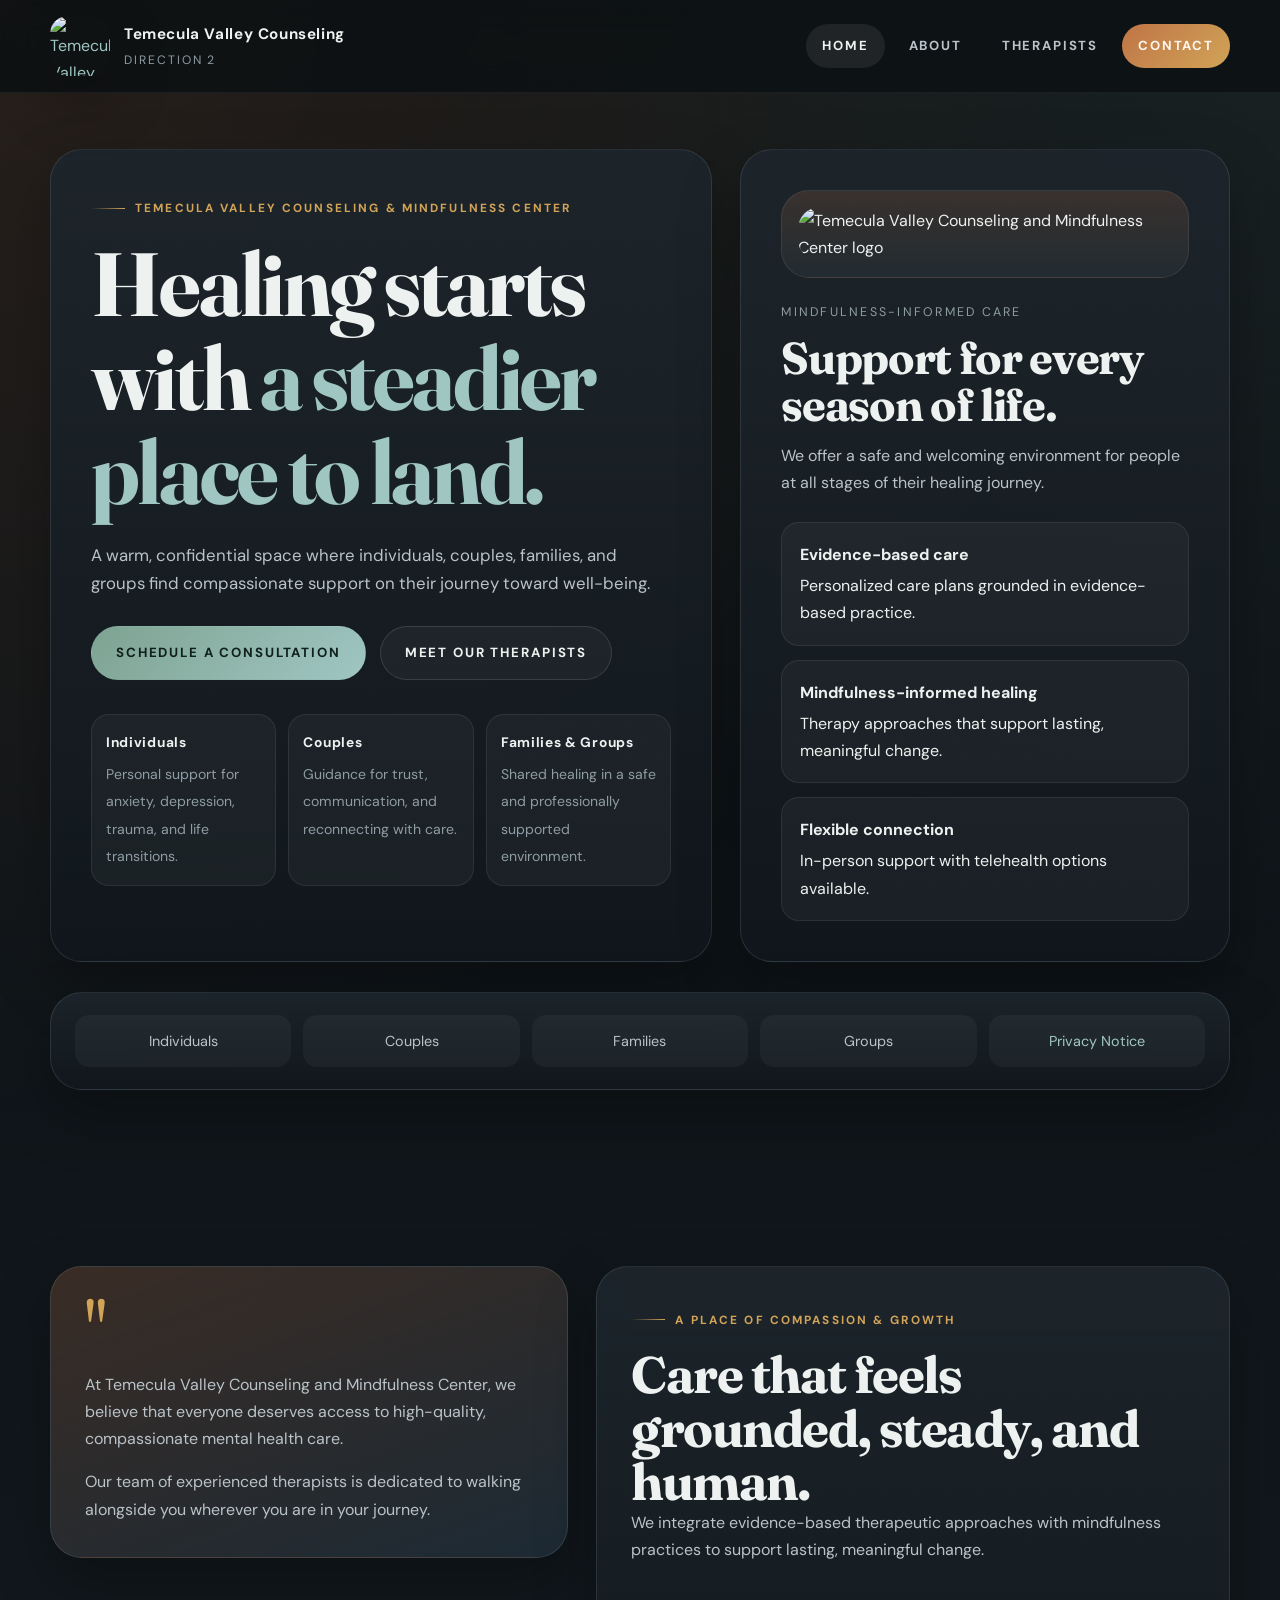
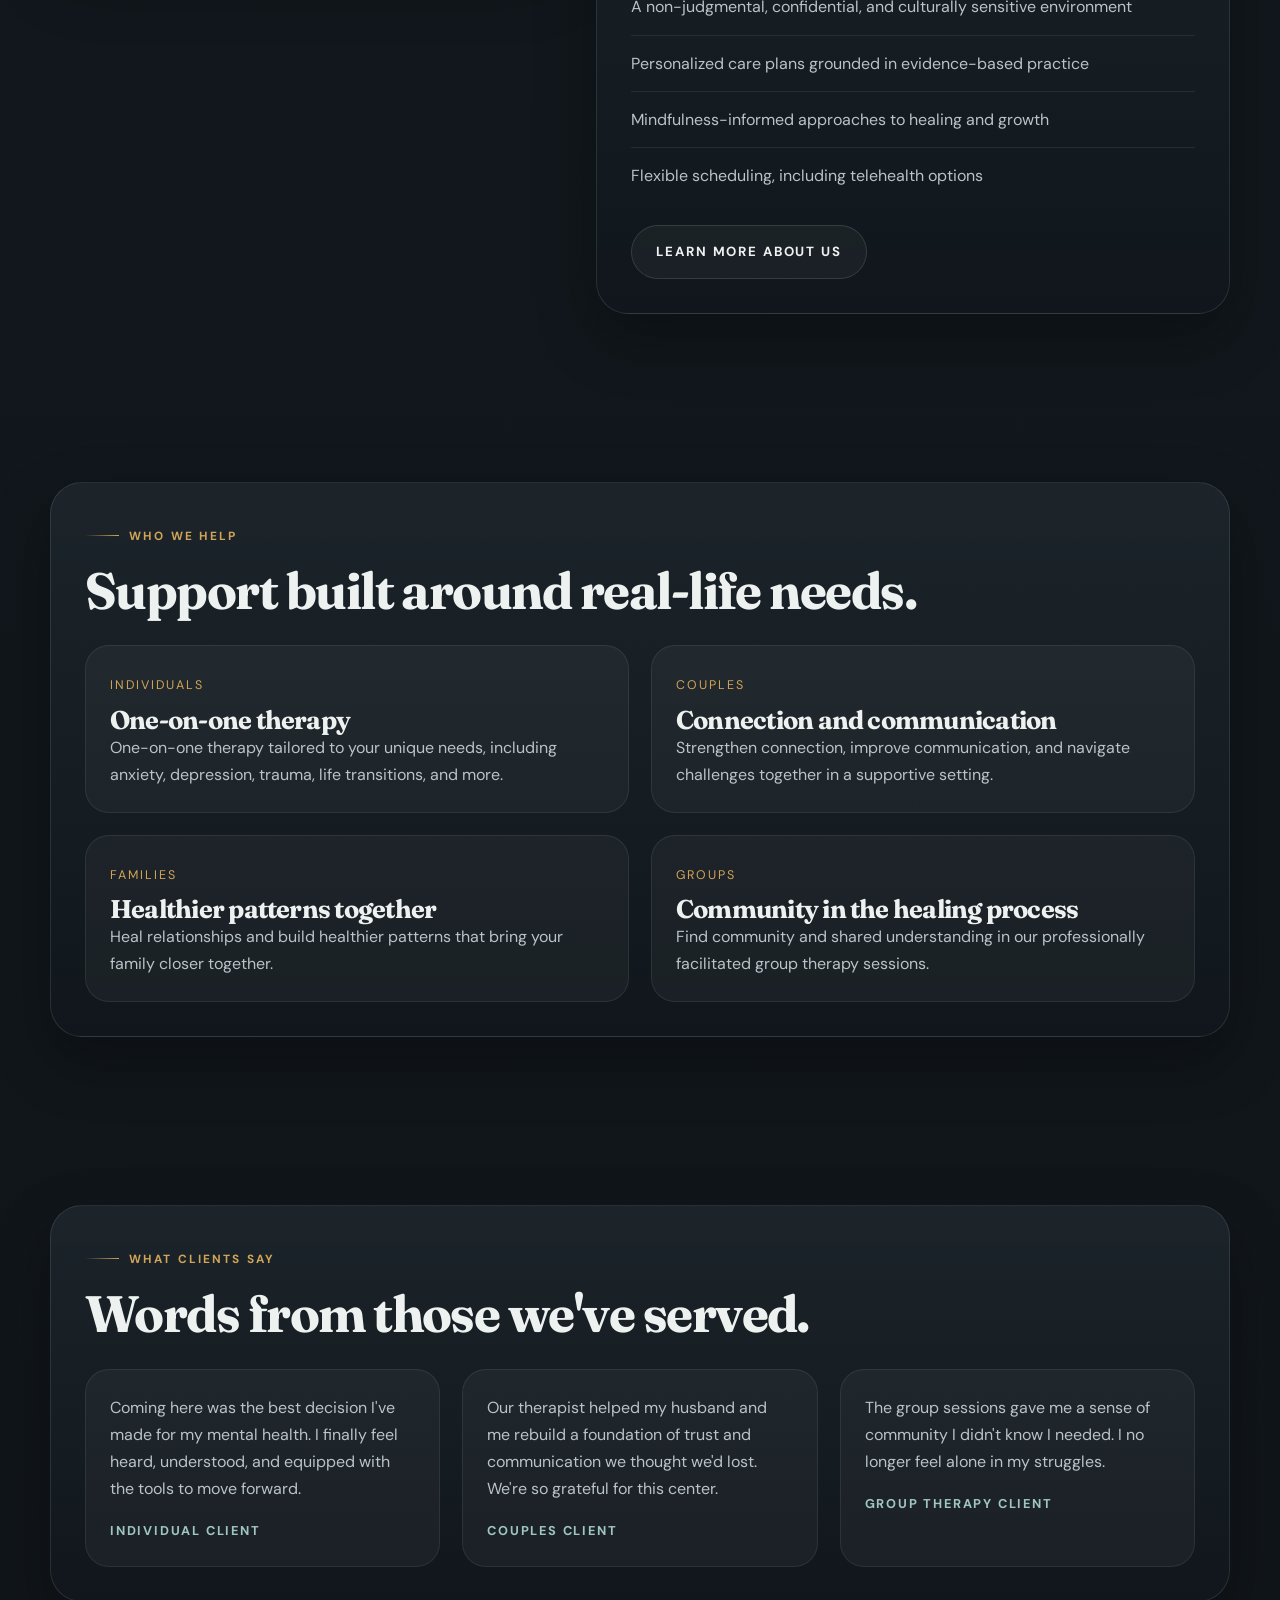
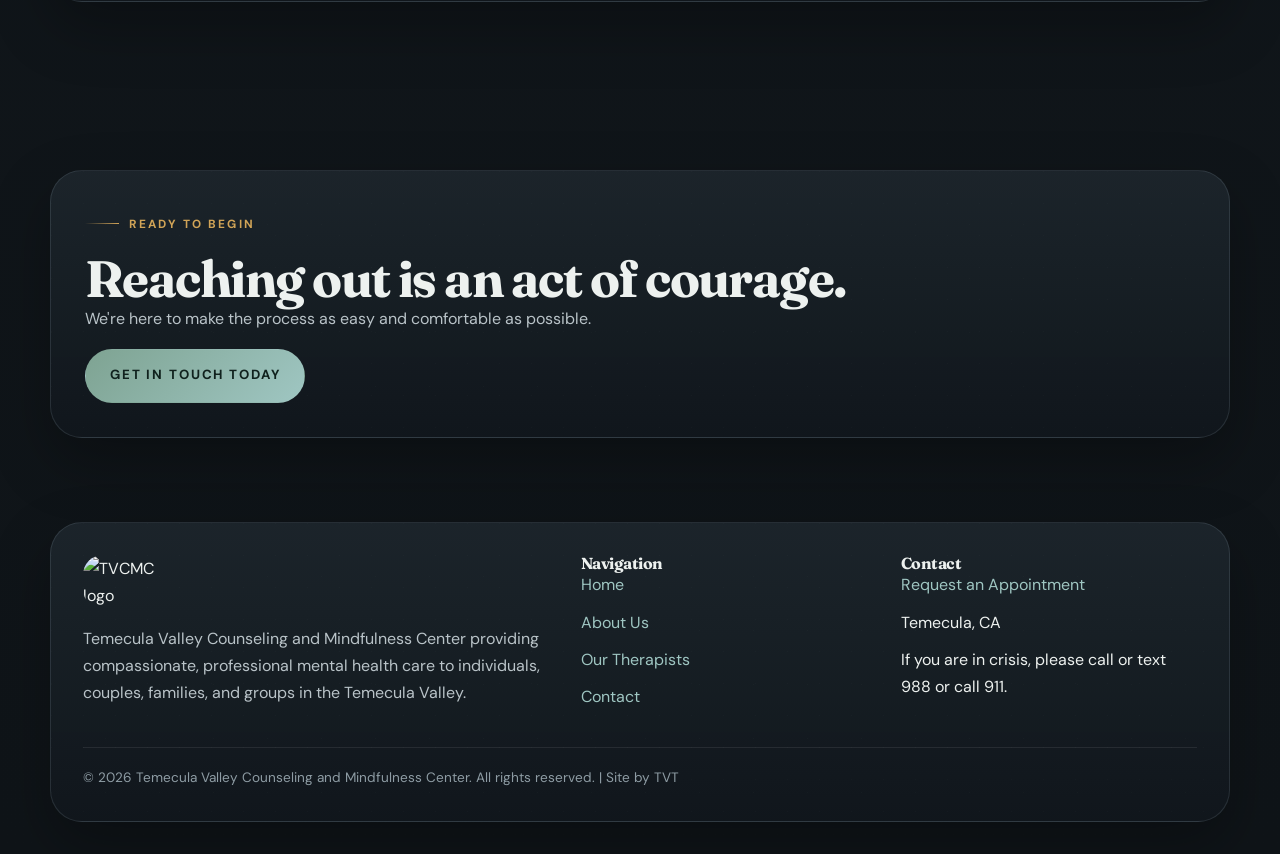
==== index.html @ 7f645f32 "Initial commit" ====
<!DOCTYPE html>
<html lang="en">
<head>
  <meta charset="UTF-8">
  <meta name="viewport" content="width=device-width, initial-scale=1.0">
  <title>Temecula Valley Counseling & Mindfulness Center | Direction 2</title>
  <meta name="description" content="Professional therapy and counseling services in Temecula Valley. Supporting individuals, couples, families, and groups on the path to healing and well-being.">
  <link rel="stylesheet" href="css/style.css">
</head>
<body>
  <header class="site-header">
    <div class="container header-inner">
      <a class="brand" href="index.html">
        <img src="../images/logo.png" alt="Temecula Valley Counseling and Mindfulness Center">
        <span class="brand-copy">
          <strong>Temecula Valley Counseling</strong>
          <span>Direction 2</span>
        </span>
      </a>
      <nav class="main-nav">
        <button class="menu-toggle" id="menu-toggle" aria-label="Toggle menu">
          <span></span><span></span><span></span>
        </button>
        <ul id="nav-menu">
          <li><a href="index.html" class="active">Home</a></li>
          <li><a href="about.html">About</a></li>
          <li><a href="therapists.html">Therapists</a></li>
          <li class="nav-cta"><a href="contact.html">Contact</a></li>
        </ul>
      </nav>
    </div>
  </header>

  <main>
    <section class="hero">
      <div class="container">
        <div class="hero-shell">
          <div class="hero-copy">
            <span class="eyebrow">Temecula Valley Counseling &amp; Mindfulness Center</span>
            <h1>Healing starts with <em>a steadier place to land.</em></h1>
            <p>A warm, confidential space where individuals, couples, families, and groups find compassionate support on their journey toward well-being.</p>
            <div class="hero-actions">
              <a href="contact.html" class="btn btn-primary">Schedule a Consultation</a>
              <a href="therapists.html" class="btn btn-secondary">Meet Our Therapists</a>
            </div>
            <div class="hero-points">
              <div>
                <strong>Individuals</strong>
                <span>Personal support for anxiety, depression, trauma, and life transitions.</span>
              </div>
              <div>
                <strong>Couples</strong>
                <span>Guidance for trust, communication, and reconnecting with care.</span>
              </div>
              <div>
                <strong>Families &amp; Groups</strong>
                <span>Shared healing in a safe and professionally supported environment.</span>
              </div>
            </div>
          </div>
          <aside class="hero-aside">
            <div class="logo-frame">
              <img src="../images/logo.png" alt="Temecula Valley Counseling and Mindfulness Center logo">
            </div>
            <div class="kicker">Mindfulness-informed care</div>
            <h2>Support for every season of life.</h2>
            <p>We offer a safe and welcoming environment for people at all stages of their healing journey.</p>
            <div class="stack-list">
              <div class="stack-item">
                <strong>Evidence-based care</strong>
                <span>Personalized care plans grounded in evidence-based practice.</span>
              </div>
              <div class="stack-item">
                <strong>Mindfulness-informed healing</strong>
                <span>Therapy approaches that support lasting, meaningful change.</span>
              </div>
              <div class="stack-item">
                <strong>Flexible connection</strong>
                <span>In-person support with telehealth options available.</span>
              </div>
            </div>
          </aside>
        </div>
        <div class="service-band">
          <ul>
            <li>Individuals</li>
            <li>Couples</li>
            <li>Families</li>
            <li>Groups</li>
            <li><a href="privacy-notice.html">Privacy Notice</a></li>
          </ul>
        </div>
      </div>
    </section>

    <section>
      <div class="container alt-grid">
        <div class="quote-panel">
          <div class="quote-mark">"</div>
          <p>At Temecula Valley Counseling and Mindfulness Center, we believe that everyone deserves access to high-quality, compassionate mental health care.</p>
          <p>Our team of experienced therapists is dedicated to walking alongside you wherever you are in your journey.</p>
        </div>
        <div class="section-card">
          <span class="eyebrow">A Place of Compassion &amp; Growth</span>
          <h2>Care that feels grounded, steady, and human.</h2>
          <p>We integrate evidence-based therapeutic approaches with mindfulness practices to support lasting, meaningful change.</p>
          <ul class="values-list">
            <li>A non-judgmental, confidential, and culturally sensitive environment</li>
            <li>Personalized care plans grounded in evidence-based practice</li>
            <li>Mindfulness-informed approaches to healing and growth</li>
            <li>Flexible scheduling, including telehealth options</li>
          </ul>
          <div style="margin-top: 22px;">
            <a href="about.html" class="btn btn-secondary">Learn More About Us</a>
          </div>
        </div>
      </div>
    </section>

    <section>
      <div class="container">
        <div class="panel">
          <span class="eyebrow">Who We Help</span>
          <h2>Support built around real-life needs.</h2>
          <div class="services-grid" style="margin-top: 28px;">
            <div class="service-card">
              <span>Individuals</span>
              <h3>One-on-one therapy</h3>
              <p>One-on-one therapy tailored to your unique needs, including anxiety, depression, trauma, life transitions, and more.</p>
            </div>
            <div class="service-card">
              <span>Couples</span>
              <h3>Connection and communication</h3>
              <p>Strengthen connection, improve communication, and navigate challenges together in a supportive setting.</p>
            </div>
            <div class="service-card">
              <span>Families</span>
              <h3>Healthier patterns together</h3>
              <p>Heal relationships and build healthier patterns that bring your family closer together.</p>
            </div>
            <div class="service-card">
              <span>Groups</span>
              <h3>Community in the healing process</h3>
              <p>Find community and shared understanding in our professionally facilitated group therapy sessions.</p>
            </div>
          </div>
        </div>
      </div>
    </section>

    <section>
      <div class="container">
        <div class="panel">
          <span class="eyebrow">What Clients Say</span>
          <h2>Words from those we've served.</h2>
          <div class="testimonial-grid" style="margin-top: 28px;">
            <div class="testimonial-card">
              <p>Coming here was the best decision I've made for my mental health. I finally feel heard, understood, and equipped with the tools to move forward.</p>
              <strong>Individual Client</strong>
            </div>
            <div class="testimonial-card">
              <p>Our therapist helped my husband and me rebuild a foundation of trust and communication we thought we'd lost. We're so grateful for this center.</p>
              <strong>Couples Client</strong>
            </div>
            <div class="testimonial-card">
              <p>The group sessions gave me a sense of community I didn't know I needed. I no longer feel alone in my struggles.</p>
              <strong>Group Therapy Client</strong>
            </div>
          </div>
        </div>
      </div>
    </section>

    <section>
      <div class="container">
        <div class="cta-strip">
          <span class="eyebrow">Ready to Begin</span>
          <h2>Reaching out is an act of courage.</h2>
          <p>We're here to make the process as easy and comfortable as possible.</p>
          <a href="contact.html" class="btn btn-primary">Get in Touch Today</a>
        </div>
      </div>
    </section>
  </main>

  <footer class="footer-wrap">
    <div class="container">
      <div class="footer-shell">
        <div class="footer-grid">
          <div>
            <img src="../images/logo.png" alt="TVCMC logo">
            <p>Temecula Valley Counseling and Mindfulness Center providing compassionate, professional mental health care to individuals, couples, families, and groups in the Temecula Valley.</p>
          </div>
          <div>
            <h4>Navigation</h4>
            <ul class="footer-links">
              <li><a href="index.html">Home</a></li>
              <li><a href="about.html">About Us</a></li>
              <li><a href="therapists.html">Our Therapists</a></li>
              <li><a href="contact.html">Contact</a></li>
            </ul>
          </div>
          <div>
            <h4>Contact</h4>
            <ul class="footer-links">
              <li><a href="contact.html">Request an Appointment</a></li>
              <li>Temecula, CA</li>
              <li>If you are in crisis, please call or text 988 or call 911.</li>
            </ul>
          </div>
        </div>
        <div class="footer-bottom">&copy; 2026 Temecula Valley Counseling and Mindfulness Center. All rights reserved. | Site by TVT</div>
      </div>
    </div>
  </footer>

  <script>
    const toggle = document.getElementById('menu-toggle');
    const menu = document.getElementById('nav-menu');
    if (toggle && menu) toggle.addEventListener('click', () => menu.classList.toggle('open'));
  </script>
</body>
</html>
---- css/style.css ----
@import url('https://fonts.googleapis.com/css2?family=Fraunces:opsz,wght@9..144,400;9..144,500;9..144,600;9..144,700&family=DM+Sans:wght@400;500;700&display=swap');

:root {
  --bg: #0f1418;
  --bg-elevated: #171d23;
  --panel: #1d252c;
  --panel-soft: #24303a;
  --line: rgba(197, 219, 233, 0.12);
  --text: #edf1ef;
  --text-soft: #b9c3c8;
  --text-muted: #8e9ca4;
  --sage: #7ea392;
  --sage-deep: #5d7d6f;
  --copper: #bf7446;
  --gold: #d1a457;
  --mist: #9fc6c2;
  --crisis: #e99c84;
  --shadow: 0 24px 60px rgba(0, 0, 0, 0.28);
  --radius-xl: 32px;
  --radius-lg: 24px;
  --radius-md: 18px;
  --radius-sm: 12px;
}

* {
  box-sizing: border-box;
  margin: 0;
  padding: 0;
}

html {
  scroll-behavior: smooth;
}

body {
  font-family: 'DM Sans', sans-serif;
  background:
    radial-gradient(circle at top left, rgba(191, 116, 70, 0.16), transparent 26%),
    radial-gradient(circle at top right, rgba(126, 163, 146, 0.12), transparent 22%),
    linear-gradient(180deg, #0b1013 0%, #11171c 38%, #0f1418 100%);
  color: var(--text);
  line-height: 1.7;
}

img {
  max-width: 100%;
  display: block;
}

a {
  color: var(--mist);
  text-decoration: none;
  transition: color 0.2s ease, transform 0.2s ease, opacity 0.2s ease;
}

a:hover {
  color: #d2ece7;
}

p {
  color: var(--text-soft);
  margin-bottom: 1rem;
}

h1, h2, h3, h4 {
  font-family: 'Fraunces', serif;
  line-height: 1.05;
  letter-spacing: -0.03em;
  color: var(--text);
}

h1 { font-size: clamp(3.1rem, 7vw, 5.8rem); }
h2 { font-size: clamp(2.1rem, 4vw, 3.5rem); }
h3 { font-size: clamp(1.35rem, 2vw, 1.9rem); }
h4 { font-size: 1rem; }

.container {
  width: min(1180px, calc(100% - 32px));
  margin: 0 auto;
}

section {
  padding: 84px 0;
}

.site-header {
  position: sticky;
  top: 0;
  z-index: 100;
  backdrop-filter: blur(14px);
  background: rgba(11, 16, 19, 0.82);
  border-bottom: 1px solid rgba(255, 255, 255, 0.06);
}

.header-inner {
  display: flex;
  justify-content: space-between;
  align-items: center;
  gap: 20px;
  padding: 16px 0;
}

.brand {
  display: inline-flex;
  align-items: center;
  gap: 14px;
}

.brand img {
  width: 60px;
  height: 60px;
  border-radius: 18px;
  box-shadow: var(--shadow);
}

.brand-copy {
  display: flex;
  flex-direction: column;
  gap: 2px;
}

.brand-copy strong {
  color: var(--text);
  font-size: 0.95rem;
  letter-spacing: 0.04em;
}

.brand-copy span {
  color: var(--text-muted);
  font-size: 0.76rem;
  text-transform: uppercase;
  letter-spacing: 0.16em;
}

.main-nav {
  position: relative;
}

.main-nav ul {
  display: flex;
  align-items: center;
  list-style: none;
  gap: 8px;
}

.main-nav a {
  display: block;
  padding: 11px 16px;
  border-radius: 999px;
  color: var(--text-soft);
  font-size: 0.82rem;
  font-weight: 700;
  letter-spacing: 0.14em;
  text-transform: uppercase;
}

.main-nav a:hover,
.main-nav a.active {
  background: rgba(255, 255, 255, 0.08);
  color: var(--text);
}

.main-nav .nav-cta a {
  background: linear-gradient(135deg, var(--copper), var(--gold));
  color: #fff7ef;
}

.menu-toggle {
  display: none;
  background: transparent;
  border: none;
  padding: 6px;
  cursor: pointer;
}

.menu-toggle span {
  display: block;
  width: 24px;
  height: 2px;
  margin: 5px 0;
  border-radius: 999px;
  background: var(--text);
}

.eyebrow {
  display: inline-flex;
  align-items: center;
  gap: 10px;
  color: var(--gold);
  font-size: 0.74rem;
  font-weight: 700;
  letter-spacing: 0.18em;
  text-transform: uppercase;
  margin-bottom: 18px;
}

.eyebrow::before {
  content: '';
  width: 34px;
  height: 1px;
  background: linear-gradient(90deg, transparent, var(--gold));
}

.hero {
  padding: 56px 0 92px;
}

.hero-shell {
  display: grid;
  grid-template-columns: 1.15fr 0.85fr;
  gap: 28px;
  align-items: stretch;
}

.hero-copy,
.hero-aside,
.panel,
.service-band,
.section-card,
.staff-card,
.quote-panel,
.contact-panel,
.info-panel,
.bio-card,
.privacy-block,
.cta-strip,
.footer-shell {
  position: relative;
  overflow: hidden;
  border: 1px solid var(--line);
  border-radius: var(--radius-xl);
  background: linear-gradient(180deg, rgba(29, 37, 44, 0.94), rgba(17, 23, 28, 0.96));
  box-shadow: var(--shadow);
}

.hero-copy,
.hero-aside {
  padding: 40px;
}

.hero-copy::before,
.hero-aside::before,
.panel::before,
.section-card::before,
.staff-card::before,
.contact-panel::before,
.info-panel::before,
.bio-card::before,
.privacy-block::before,
.cta-strip::before,
.footer-shell::before {
  content: '';
  position: absolute;
  inset: 0;
  background-image:
    linear-gradient(135deg, rgba(255,255,255,0.04) 0, rgba(255,255,255,0.04) 1px, transparent 1px),
    linear-gradient(45deg, rgba(126,163,146,0.08) 0, rgba(126,163,146,0.08) 1px, transparent 1px);
  background-size: 32px 32px, 54px 54px;
  opacity: 0.5;
  pointer-events: none;
}

.hero-copy > *,
.hero-aside > *,
.panel > *,
.section-card > *,
.staff-card > *,
.quote-panel > *,
.contact-panel > *,
.info-panel > *,
.bio-card > *,
.privacy-block > *,
.cta-strip > *,
.footer-shell > * {
  position: relative;
  z-index: 1;
}

.hero-copy h1 {
  max-width: 10ch;
  margin-bottom: 22px;
}

.hero-copy h1 em {
  font-style: normal;
  color: var(--mist);
}

.hero-copy p {
  max-width: 52ch;
  font-size: 1.05rem;
}

.hero-actions {
  display: flex;
  flex-wrap: wrap;
  gap: 14px;
  margin: 28px 0 34px;
}

.btn {
  display: inline-flex;
  align-items: center;
  justify-content: center;
  min-height: 54px;
  padding: 0 24px;
  border-radius: 999px;
  border: 1px solid transparent;
  font-size: 0.83rem;
  font-weight: 700;
  letter-spacing: 0.14em;
  text-transform: uppercase;
}

.btn-primary {
  background: linear-gradient(135deg, var(--sage), var(--mist));
  color: #10211d;
}

.btn-secondary {
  border-color: rgba(255, 255, 255, 0.12);
  background: rgba(255, 255, 255, 0.04);
  color: var(--text);
}

.hero-points {
  display: grid;
  grid-template-columns: repeat(3, minmax(0, 1fr));
  gap: 12px;
}

.hero-points div {
  padding: 16px 14px;
  border-radius: var(--radius-md);
  background: rgba(255, 255, 255, 0.04);
  border: 1px solid rgba(255, 255, 255, 0.08);
}

.hero-points strong {
  display: block;
  margin-bottom: 6px;
  color: var(--text);
  font-size: 0.86rem;
  letter-spacing: 0.05em;
}

.hero-points span {
  color: var(--text-muted);
  font-size: 0.88rem;
}

.logo-frame {
  padding: 16px;
  border-radius: 28px;
  background: linear-gradient(180deg, rgba(191, 116, 70, 0.18), rgba(159, 198, 194, 0.06));
  border: 1px solid rgba(255, 255, 255, 0.08);
  margin-bottom: 24px;
}

.logo-frame img {
  width: 100%;
  border-radius: 22px;
}

.hero-aside .kicker {
  font-size: 0.78rem;
  color: var(--text-muted);
  text-transform: uppercase;
  letter-spacing: 0.18em;
  margin-bottom: 10px;
}

.hero-aside h2 {
  font-size: clamp(1.8rem, 4vw, 2.8rem);
  margin-bottom: 14px;
}

.stack-list {
  display: grid;
  gap: 14px;
  margin-top: 26px;
}

.stack-item {
  padding: 18px;
  border-radius: var(--radius-md);
  background: rgba(255, 255, 255, 0.04);
  border: 1px solid rgba(255, 255, 255, 0.08);
}

.stack-item strong {
  display: block;
  margin-bottom: 4px;
  color: var(--text);
}

.service-band {
  margin-top: 30px;
  padding: 22px 24px;
}

.service-band ul {
  display: grid;
  grid-template-columns: repeat(5, minmax(0, 1fr));
  gap: 12px;
  list-style: none;
}

.service-band li {
  padding: 14px;
  border-radius: 14px;
  background: rgba(255, 255, 255, 0.04);
  text-align: center;
  color: var(--text-soft);
  font-size: 0.9rem;
}

.alt-grid {
  display: grid;
  grid-template-columns: 0.9fr 1.1fr;
  gap: 28px;
  align-items: start;
}

.section-card,
.panel,
.quote-panel,
.contact-panel,
.info-panel,
.bio-card,
.privacy-block,
.cta-strip {
  padding: 34px;
}

.quote-panel {
  border-radius: var(--radius-xl);
  background: linear-gradient(160deg, rgba(191, 116, 70, 0.24), rgba(30, 44, 55, 0.9));
  border: 1px solid rgba(255, 255, 255, 0.1);
}

.quote-panel p:last-child,
.section-card p:last-child,
.panel p:last-child,
.contact-panel p:last-child,
.info-panel p:last-child,
.bio-card p:last-child,
.privacy-block p:last-child {
  margin-bottom: 0;
}

.quote-mark {
  font-family: 'Fraunces', serif;
  font-size: 4.5rem;
  line-height: 0.8;
  color: var(--gold);
  margin-bottom: 12px;
}

.values-list,
.approach-list,
.footer-links,
.privacy-list {
  list-style: none;
}

.values-list li,
.approach-list li,
.privacy-list li {
  padding: 14px 0;
  border-bottom: 1px solid rgba(255,255,255,0.08);
  color: var(--text-soft);
}

.values-list li:last-child,
.approach-list li:last-child,
.privacy-list li:last-child {
  border-bottom: none;
}

.services-grid,
.testimonial-grid,
.staff-grid,
.info-grid {
  display: grid;
  gap: 22px;
}

.services-grid {
  grid-template-columns: repeat(2, minmax(0, 1fr));
}

.service-card,
.testimonial-card,
.staff-card,
.info-panel .info-item,
.callout-box {
  border-radius: var(--radius-lg);
  background: rgba(255, 255, 255, 0.04);
  border: 1px solid rgba(255, 255, 255, 0.08);
}

.service-card,
.testimonial-card,
.staff-card,
.callout-box {
  padding: 24px;
}

.service-card span,
.staff-card .role {
  display: inline-block;
  margin-bottom: 10px;
  color: var(--gold);
  font-size: 0.78rem;
  text-transform: uppercase;
  letter-spacing: 0.16em;
}

.testimonial-grid {
  grid-template-columns: repeat(3, minmax(0, 1fr));
}

.testimonial-card strong {
  display: block;
  margin-top: 18px;
  color: var(--mist);
  font-size: 0.8rem;
  text-transform: uppercase;
  letter-spacing: 0.14em;
}

.staff-grid {
  grid-template-columns: repeat(3, minmax(0, 1fr));
}

.staff-card img,
.bio-photo img {
  width: 100%;
  aspect-ratio: 1 / 1.08;
  object-fit: cover;
  border-radius: 20px;
  margin-bottom: 18px;
}

.staff-card h3,
.bio-card h2 {
  margin-bottom: 6px;
}

.staff-card .tags,
.bio-tags {
  display: flex;
  flex-wrap: wrap;
  gap: 8px;
  margin: 16px 0 0;
}

.tag {
  display: inline-flex;
  min-height: 30px;
  align-items: center;
  padding: 0 12px;
  border-radius: 999px;
  background: rgba(126, 163, 146, 0.14);
  color: #d7e8e0;
  font-size: 0.74rem;
  letter-spacing: 0.08em;
  text-transform: uppercase;
}

.split-layout {
  display: grid;
  grid-template-columns: 320px 1fr;
  gap: 28px;
  align-items: start;
}

.bio-card {
  position: sticky;
  top: 104px;
}

.bio-photo {
  margin-bottom: 18px;
}

.back-link {
  display: inline-flex;
  align-items: center;
  gap: 8px;
  margin-bottom: 24px;
  color: var(--text-muted);
  font-size: 0.8rem;
  letter-spacing: 0.16em;
  text-transform: uppercase;
}

.contact-layout {
  display: grid;
  grid-template-columns: 1.1fr 0.9fr;
  gap: 28px;
}

.contact-panel form {
  display: grid;
  gap: 16px;
}

.form-row {
  display: grid;
  grid-template-columns: repeat(2, minmax(0, 1fr));
  gap: 16px;
}

label {
  display: block;
  margin-bottom: 8px;
  color: var(--text-muted);
  font-size: 0.76rem;
  font-weight: 700;
  letter-spacing: 0.16em;
  text-transform: uppercase;
}

input,
select,
textarea {
  width: 100%;
  padding: 15px 16px;
  border-radius: 16px;
  border: 1px solid rgba(255, 255, 255, 0.1);
  background: rgba(255, 255, 255, 0.04);
  color: var(--text);
  font: inherit;
  outline: none;
}

input:focus,
select:focus,
textarea:focus {
  border-color: rgba(159, 198, 194, 0.5);
  box-shadow: 0 0 0 3px rgba(159, 198, 194, 0.12);
}

textarea {
  min-height: 140px;
  resize: vertical;
}

.form-note {
  font-size: 0.84rem;
  color: var(--text-muted);
  margin-top: 2px;
}

.info-grid {
  grid-template-columns: 1fr;
}

.info-item {
  padding: 18px;
}

.info-item strong {
  display: block;
  margin-bottom: 4px;
  color: var(--text);
}

.crisis-box {
  margin-top: 22px;
  padding: 20px;
  border-radius: var(--radius-lg);
  background: rgba(233, 156, 132, 0.12);
  border: 1px solid rgba(233, 156, 132, 0.22);
}

.crisis-box h4 {
  color: #ffd4c7;
  margin-bottom: 8px;
}

.page-hero {
  padding: 52px 0 20px;
}

.page-hero .panel {
  padding: 30px 34px;
}

.privacy-stack {
  display: grid;
  gap: 18px;
}

.footer-wrap {
  padding-bottom: 32px;
}

.footer-shell {
  padding: 32px;
}

.footer-grid {
  display: grid;
  grid-template-columns: 1.6fr 1fr 1fr;
  gap: 24px;
  margin-bottom: 24px;
}

.footer-shell img {
  width: 84px;
  border-radius: 20px;
  margin-bottom: 16px;
}

.footer-links li {
  margin-bottom: 10px;
}

.footer-bottom {
  padding-top: 18px;
  border-top: 1px solid rgba(255, 255, 255, 0.08);
  color: var(--text-muted);
  font-size: 0.85rem;
}

@media (max-width: 980px) {
  .hero-shell,
  .alt-grid,
  .contact-layout,
  .split-layout,
  .footer-grid,
  .testimonial-grid,
  .staff-grid {
    grid-template-columns: 1fr;
  }

  .bio-card {
    position: static;
  }

  .service-band ul,
  .services-grid {
    grid-template-columns: repeat(2, minmax(0, 1fr));
  }
}

@media (max-width: 760px) {
  section {
    padding: 64px 0;
  }

  .header-inner {
    padding: 14px 0;
  }

  .main-nav ul {
    position: absolute;
    right: 0;
    top: calc(100% + 10px);
    min-width: 240px;
    flex-direction: column;
    align-items: stretch;
    padding: 12px;
    border-radius: 20px;
    background: rgba(20, 27, 32, 0.98);
    border: 1px solid rgba(255, 255, 255, 0.08);
    opacity: 0;
    pointer-events: none;
  }

  .main-nav ul.open {
    opacity: 1;
    pointer-events: auto;
  }

  .menu-toggle {
    display: block;
  }

  .hero-copy,
  .hero-aside,
  .section-card,
  .panel,
  .quote-panel,
  .contact-panel,
  .info-panel,
  .bio-card,
  .privacy-block,
  .cta-strip,
  .footer-shell,
  .page-hero .panel {
    padding: 24px;
  }

  .hero-points,
  .service-band ul,
  .services-grid,
  .form-row {
    grid-template-columns: 1fr;
  }

  .hero-actions {
    flex-direction: column;
  }

  .btn {
    width: 100%;
  }

  .brand-copy {
    display: none;
  }
}
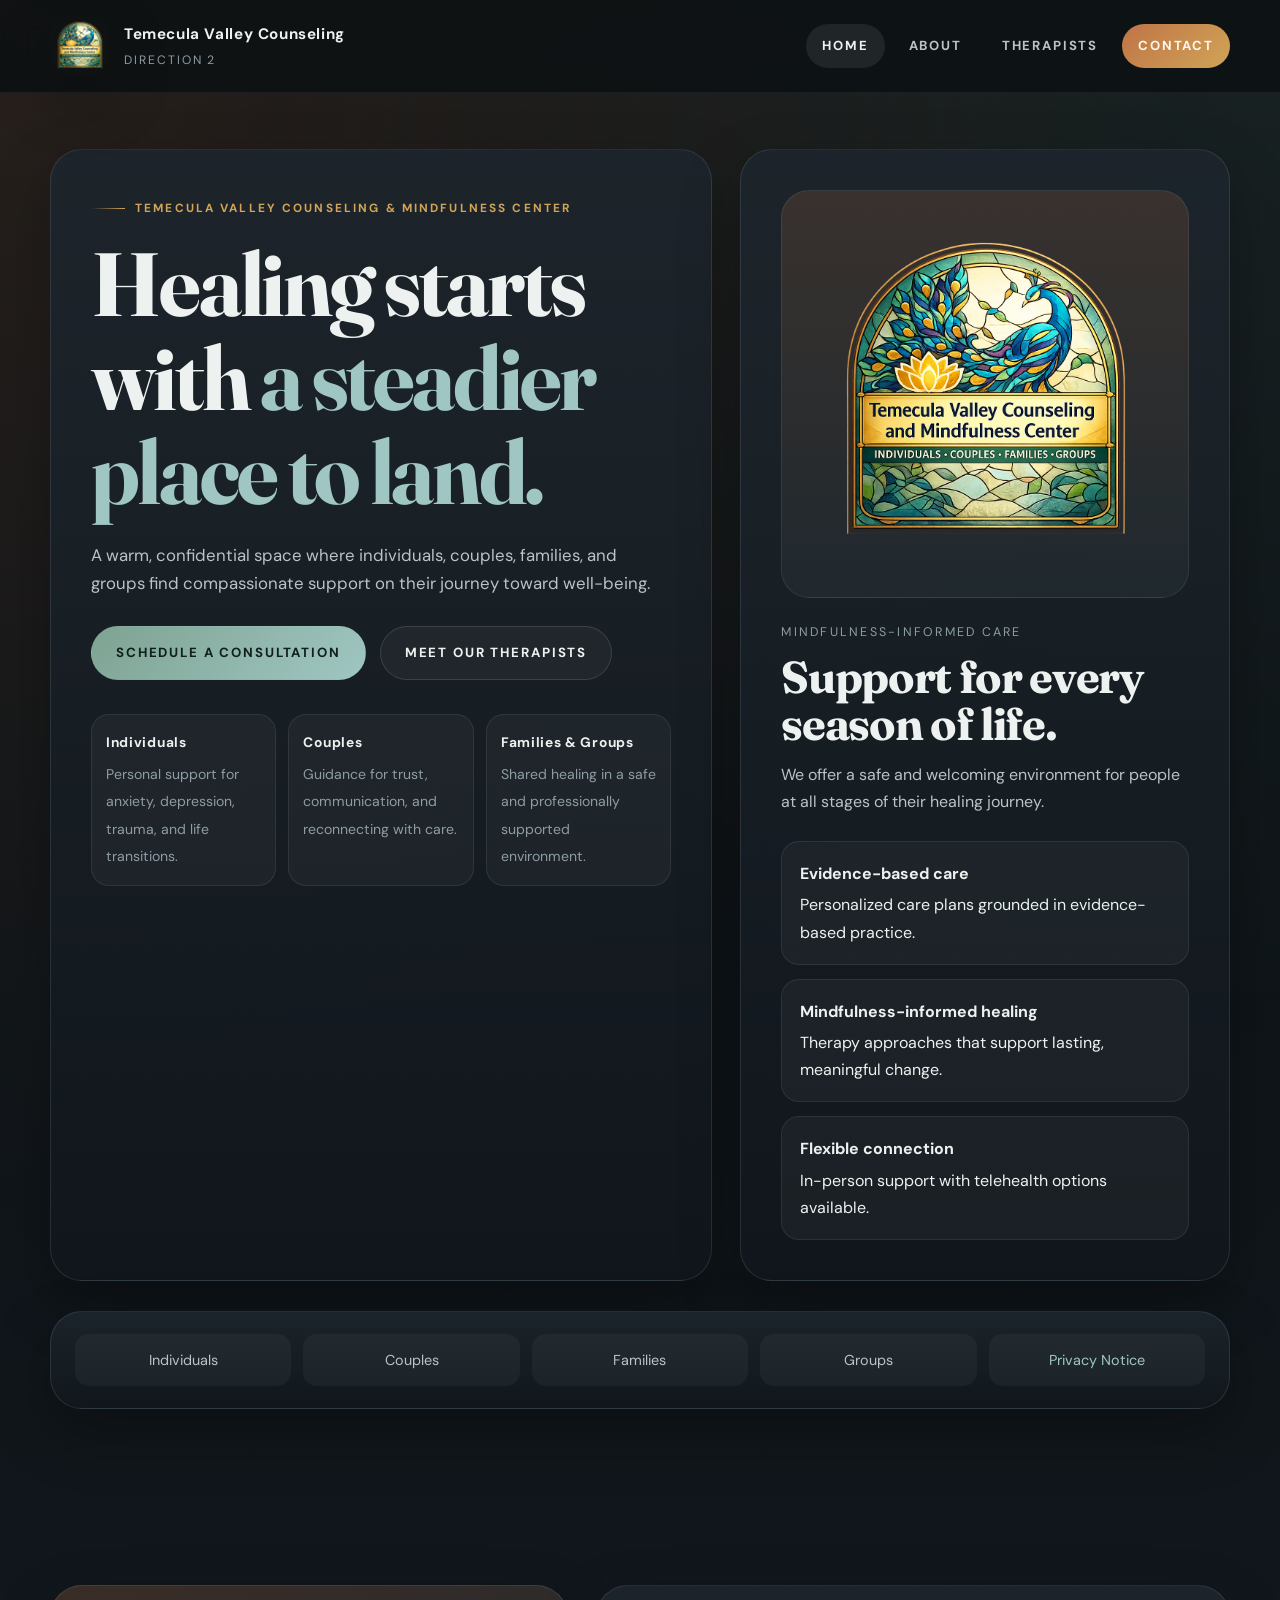
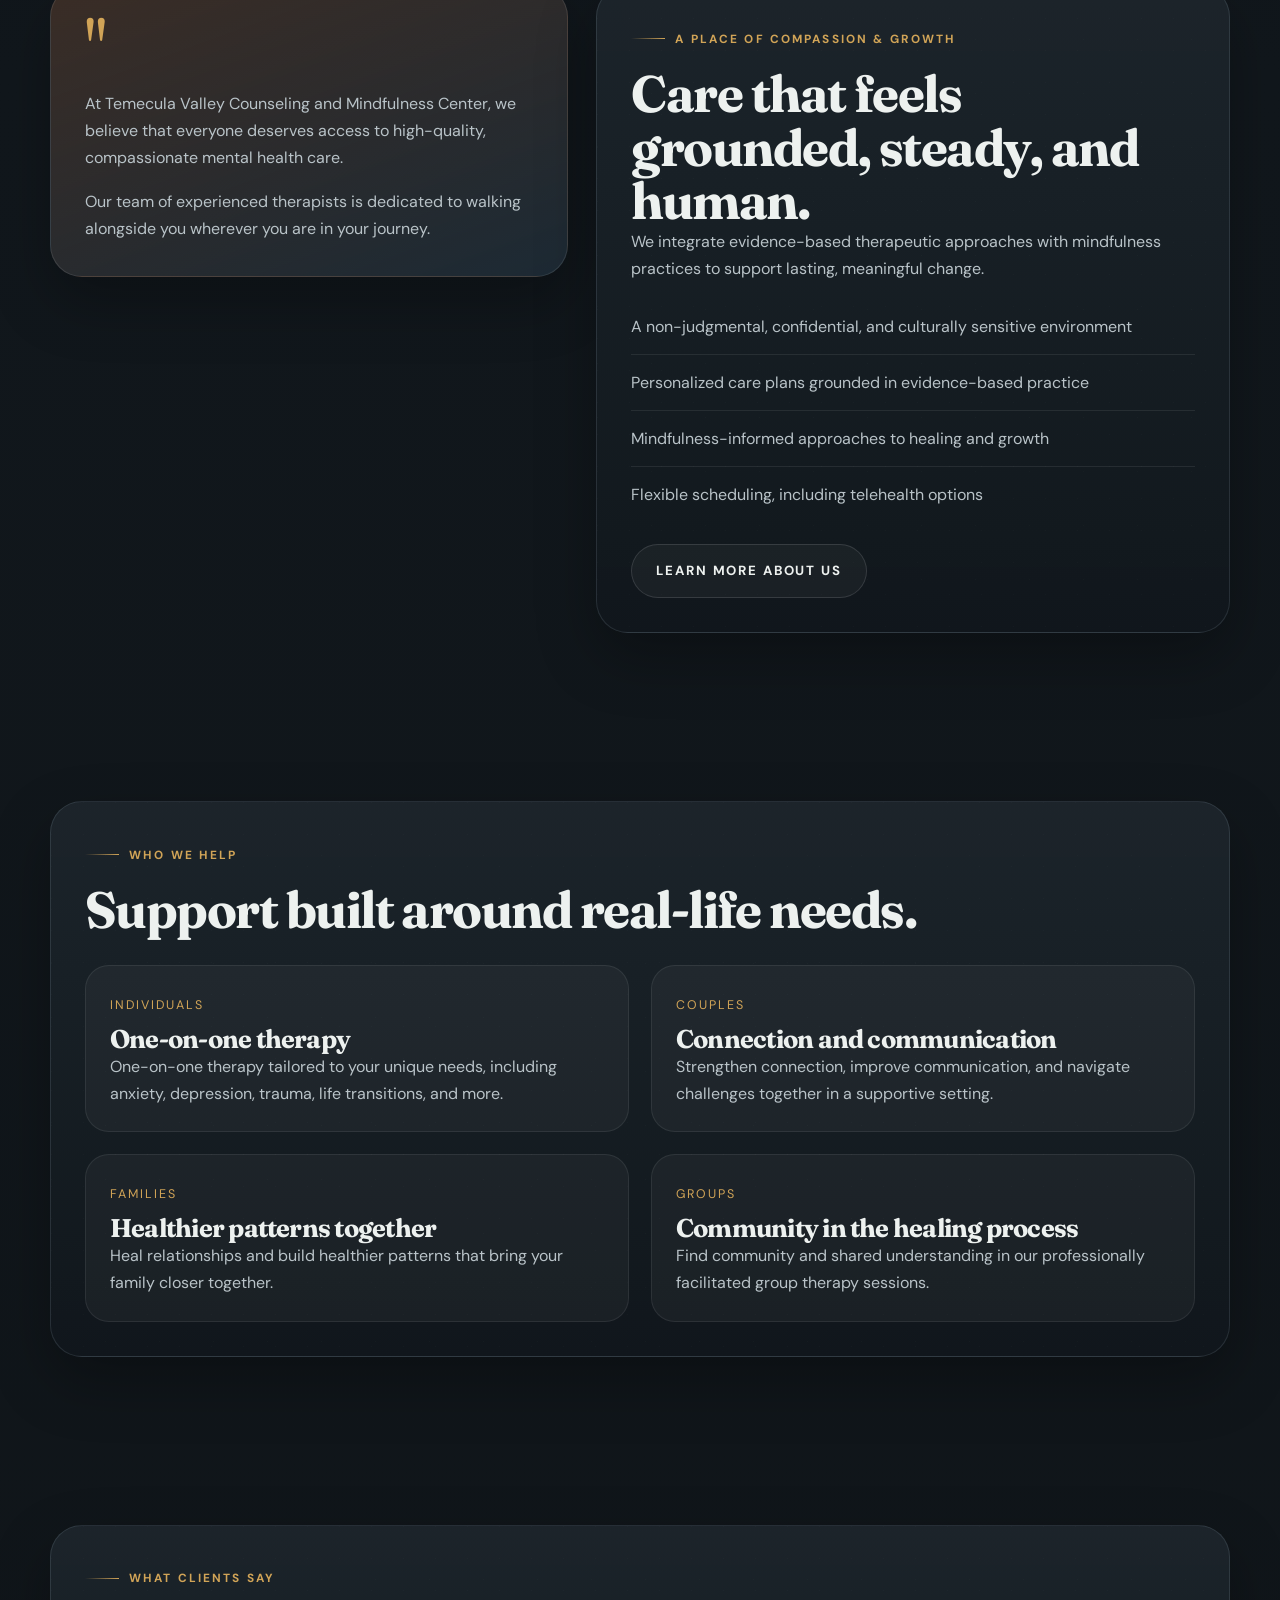
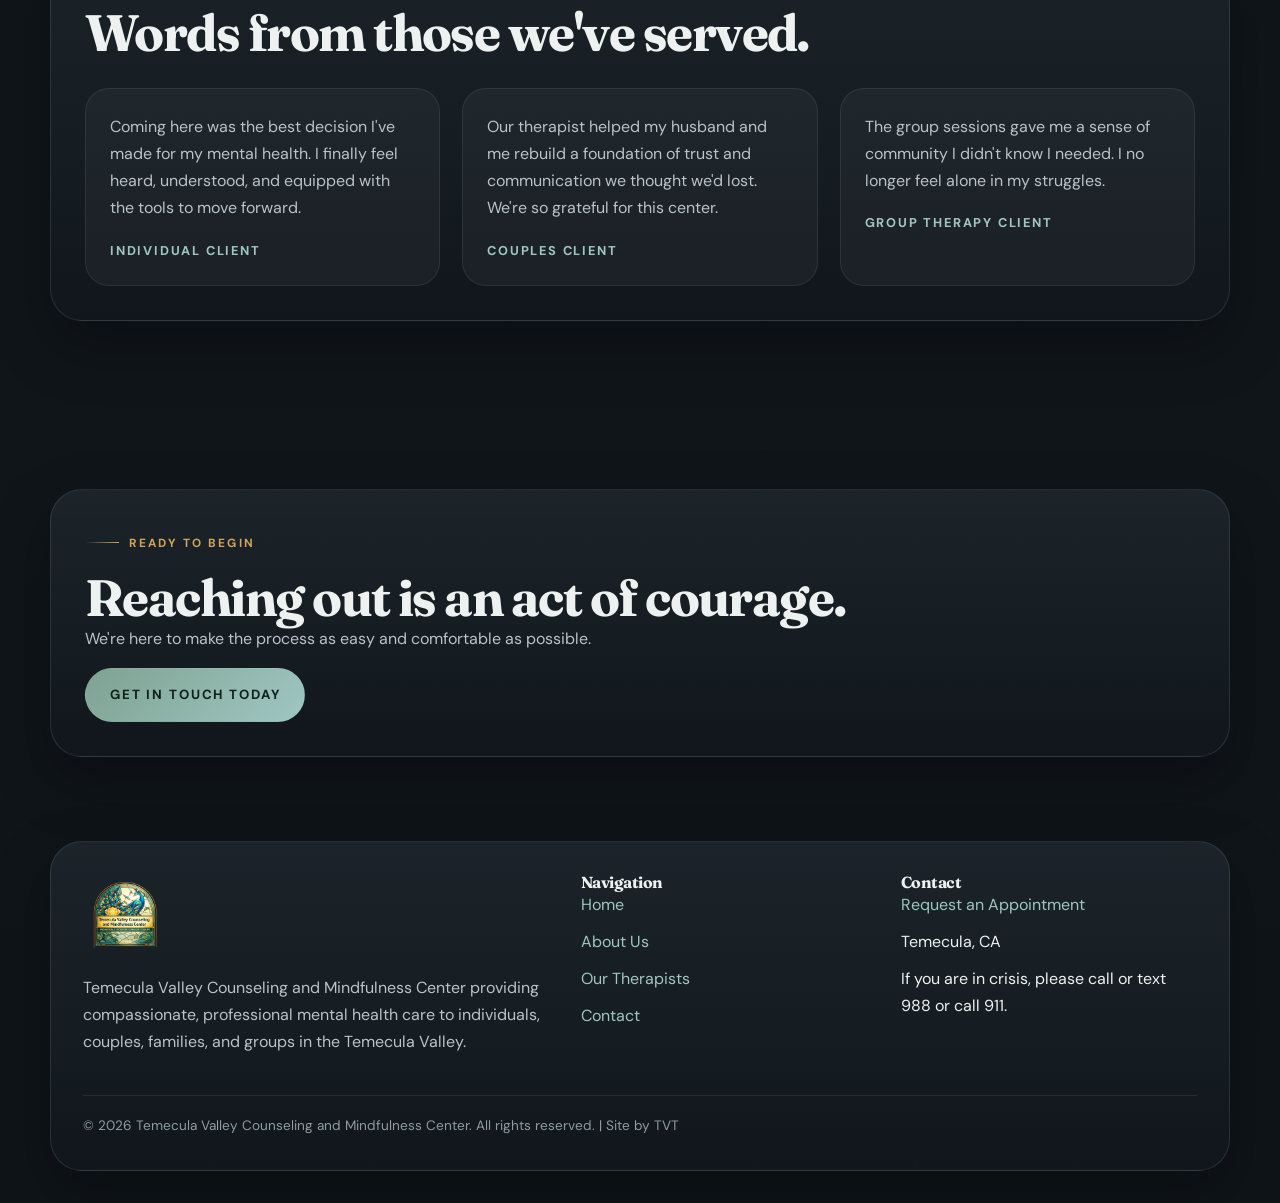
==== commit b5a5e544: "Fix image paths after folder move" ====
--- a/index.html
+++ b/index.html
@@ -11,7 +11,7 @@
   <header class="site-header">
     <div class="container header-inner">
       <a class="brand" href="index.html">
-        <img src="../images/logo.png" alt="Temecula Valley Counseling and Mindfulness Center">
+        <img src="images/logo.png" alt="Temecula Valley Counseling and Mindfulness Center">
         <span class="brand-copy">
           <strong>Temecula Valley Counseling</strong>
           <span>Direction 2</span>
@@ -60,7 +60,7 @@
           </div>
           <aside class="hero-aside">
             <div class="logo-frame">
-              <img src="../images/logo.png" alt="Temecula Valley Counseling and Mindfulness Center logo">
+              <img src="images/logo.png" alt="Temecula Valley Counseling and Mindfulness Center logo">
             </div>
             <div class="kicker">Mindfulness-informed care</div>
             <h2>Support for every season of life.</h2>
@@ -188,7 +188,7 @@
       <div class="footer-shell">
         <div class="footer-grid">
           <div>
-            <img src="../images/logo.png" alt="TVCMC logo">
+            <img src="images/logo.png" alt="TVCMC logo">
             <p>Temecula Valley Counseling and Mindfulness Center providing compassionate, professional mental health care to individuals, couples, families, and groups in the Temecula Valley.</p>
           </div>
           <div>
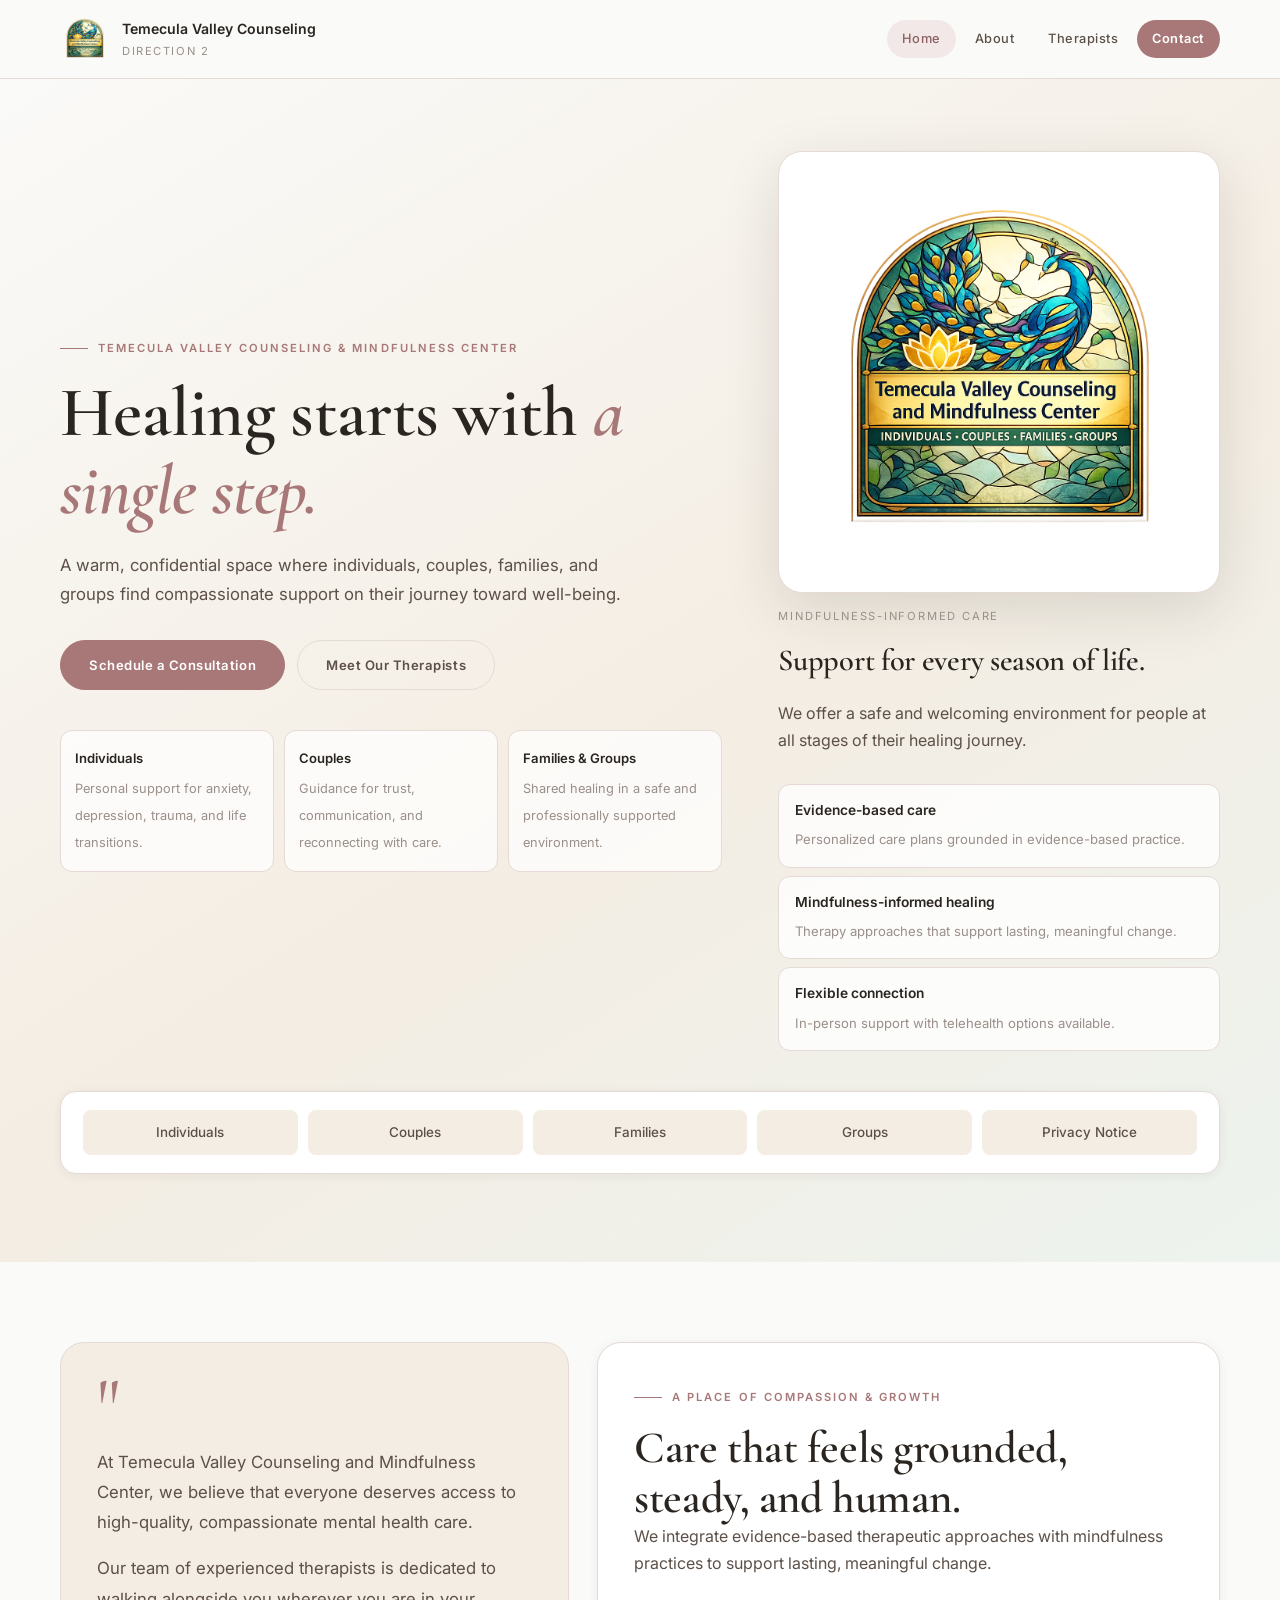
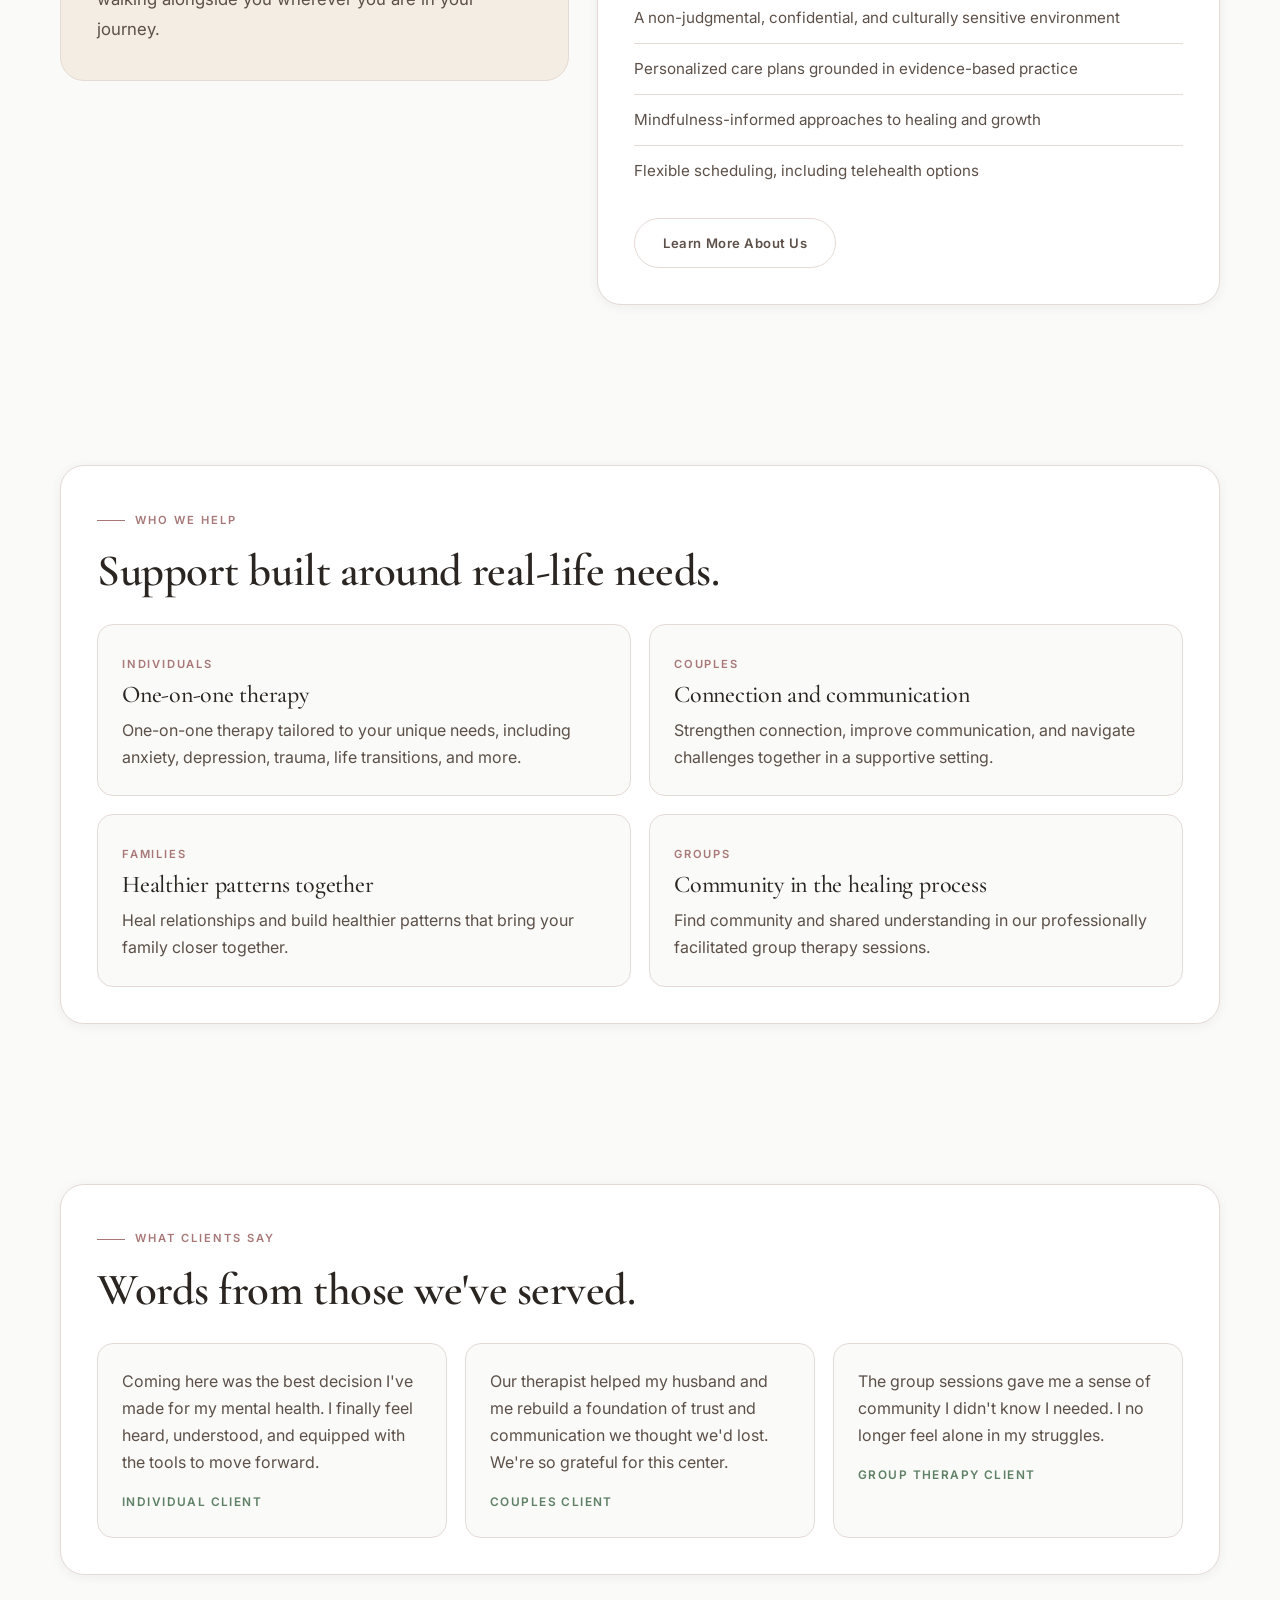
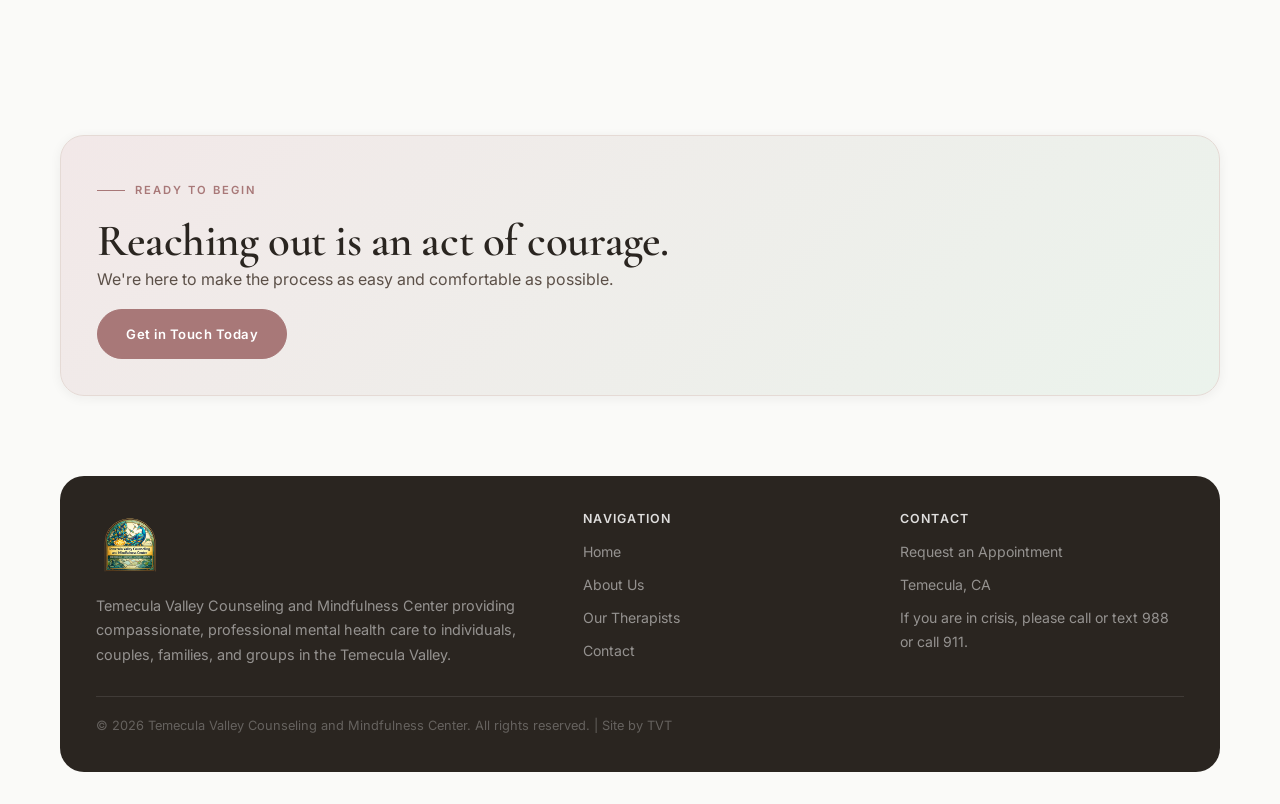
==== commit 844311b1: "Redesign: rose/sage palette, Cormorant/Inter fonts, light editorial layout" ====
--- a/index.html
+++ b/index.html
@@ -37,7 +37,7 @@
         <div class="hero-shell">
           <div class="hero-copy">
             <span class="eyebrow">Temecula Valley Counseling &amp; Mindfulness Center</span>
-            <h1>Healing starts with <em>a steadier place to land.</em></h1>
+            <h1>Healing starts with <em>a single step.</em></h1>
             <p>A warm, confidential space where individuals, couples, families, and groups find compassionate support on their journey toward well-being.</p>
             <div class="hero-actions">
               <a href="contact.html" class="btn btn-primary">Schedule a Consultation</a>
--- a/css/style.css
+++ b/css/style.css
@@ -1,168 +1,150 @@
-@import url('https://fonts.googleapis.com/css2?family=Fraunces:opsz,wght@9..144,400;9..144,500;9..144,600;9..144,700&family=DM+Sans:wght@400;500;700&display=swap');
+@import url('https://fonts.googleapis.com/css2?family=Cormorant+Garamond:ital,wght@0,400;0,500;0,600;1,400;1,600&family=Inter:wght@300;400;500;600&display=swap');
 
 :root {
-  --bg: #0f1418;
-  --bg-elevated: #171d23;
-  --panel: #1d252c;
-  --panel-soft: #24303a;
-  --line: rgba(197, 219, 233, 0.12);
-  --text: #edf1ef;
-  --text-soft: #b9c3c8;
-  --text-muted: #8e9ca4;
-  --sage: #7ea392;
-  --sage-deep: #5d7d6f;
-  --copper: #bf7446;
-  --gold: #d1a457;
-  --mist: #9fc6c2;
-  --crisis: #e99c84;
-  --shadow: 0 24px 60px rgba(0, 0, 0, 0.28);
-  --radius-xl: 32px;
-  --radius-lg: 24px;
-  --radius-md: 18px;
-  --radius-sm: 12px;
-}
-
-* {
-  box-sizing: border-box;
-  margin: 0;
-  padding: 0;
-}
-
-html {
-  scroll-behavior: smooth;
-}
+  --bg:          #FAFAF8;
+  --surface:     #FFFFFF;
+  --warm:        #F4EDE3;
+  --sage-light:  #EBF3EC;
+  --line:        #E5DAD5;
+  --text:        #2A2520;
+  --text-mid:    #5C5048;
+  --text-light:  #9A8F8A;
+  --rose:        #A87878;
+  --rose-dark:   #8A6060;
+  --rose-light:  #F2E8E8;
+  --sage:        #7A9E82;
+  --sage-dark:   #5E8066;
+  --gold:        #C49A5A;
+  --shadow-sm:   0 2px 12px rgba(42,37,32,0.06);
+  --shadow:      0 6px 28px rgba(42,37,32,0.09);
+  --shadow-lg:   0 16px 56px rgba(42,37,32,0.13);
+  --r-xl:        24px;
+  --r-lg:        16px;
+  --r-md:        12px;
+  --r-sm:        8px;
+}
+
+*, *::before, *::after { box-sizing: border-box; margin: 0; padding: 0; }
+html { scroll-behavior: smooth; }
 
 body {
-  font-family: 'DM Sans', sans-serif;
-  background:
-    radial-gradient(circle at top left, rgba(191, 116, 70, 0.16), transparent 26%),
-    radial-gradient(circle at top right, rgba(126, 163, 146, 0.12), transparent 22%),
-    linear-gradient(180deg, #0b1013 0%, #11171c 38%, #0f1418 100%);
+  font-family: 'Inter', sans-serif;
+  background: var(--bg);
   color: var(--text);
   line-height: 1.7;
-}
-
-img {
-  max-width: 100%;
-  display: block;
-}
-
-a {
-  color: var(--mist);
-  text-decoration: none;
-  transition: color 0.2s ease, transform 0.2s ease, opacity 0.2s ease;
-}
-
-a:hover {
-  color: #d2ece7;
-}
-
-p {
-  color: var(--text-soft);
-  margin-bottom: 1rem;
-}
+  font-size: 16px;
+}
+
+img { max-width: 100%; display: block; }
+a { color: var(--rose); text-decoration: none; transition: color 0.2s; }
+a:hover { color: var(--rose-dark); }
+p { color: var(--text-mid); margin-bottom: 1rem; }
+p:last-child { margin-bottom: 0; }
 
 h1, h2, h3, h4 {
-  font-family: 'Fraunces', serif;
-  line-height: 1.05;
-  letter-spacing: -0.03em;
+  font-family: 'Cormorant Garamond', serif;
+  line-height: 1.12;
+  letter-spacing: -0.01em;
   color: var(--text);
 }
-
-h1 { font-size: clamp(3.1rem, 7vw, 5.8rem); }
-h2 { font-size: clamp(2.1rem, 4vw, 3.5rem); }
-h3 { font-size: clamp(1.35rem, 2vw, 1.9rem); }
-h4 { font-size: 1rem; }
+h1 { font-size: clamp(2.6rem, 5.5vw, 4.6rem); font-weight: 600; }
+h2 { font-size: clamp(1.8rem, 3.5vw, 2.8rem); font-weight: 600; }
+h3 { font-size: clamp(1.1rem, 2vw, 1.5rem); font-weight: 500; }
+h4 { font-size: 0.95rem; font-weight: 600; }
 
 .container {
-  width: min(1180px, calc(100% - 32px));
+  width: min(1160px, calc(100% - 40px));
   margin: 0 auto;
 }
 
-section {
-  padding: 84px 0;
-}
-
+section { padding: 80px 0; }
+
+/* ── Header ────────────────────────────────── */
 .site-header {
   position: sticky;
   top: 0;
   z-index: 100;
-  backdrop-filter: blur(14px);
-  background: rgba(11, 16, 19, 0.82);
-  border-bottom: 1px solid rgba(255, 255, 255, 0.06);
+  background: rgba(250,250,248,0.95);
+  backdrop-filter: blur(12px);
+  border-bottom: 1px solid var(--line);
 }
 
 .header-inner {
   display: flex;
   justify-content: space-between;
   align-items: center;
+  padding: 14px 0;
   gap: 20px;
-  padding: 16px 0;
 }
 
 .brand {
   display: inline-flex;
   align-items: center;
-  gap: 14px;
+  gap: 12px;
+  color: inherit;
 }
 
 .brand img {
-  width: 60px;
-  height: 60px;
-  border-radius: 18px;
-  box-shadow: var(--shadow);
+  width: 50px;
+  height: 50px;
+  border-radius: var(--r-md);
 }
 
 .brand-copy {
   display: flex;
   flex-direction: column;
-  gap: 2px;
+  gap: 1px;
 }
 
 .brand-copy strong {
   color: var(--text);
-  font-size: 0.95rem;
-  letter-spacing: 0.04em;
+  font-size: 0.88rem;
+  font-weight: 600;
 }
 
 .brand-copy span {
-  color: var(--text-muted);
-  font-size: 0.76rem;
-  text-transform: uppercase;
-  letter-spacing: 0.16em;
-}
-
-.main-nav {
-  position: relative;
-}
+  color: var(--text-light);
+  font-size: 0.7rem;
+  text-transform: uppercase;
+  letter-spacing: 0.14em;
+}
+
+/* ── Nav ───────────────────────────────────── */
+.main-nav { position: relative; }
 
 .main-nav ul {
   display: flex;
   align-items: center;
   list-style: none;
-  gap: 8px;
+  gap: 4px;
 }
 
 .main-nav a {
   display: block;
-  padding: 11px 16px;
+  padding: 8px 15px;
   border-radius: 999px;
-  color: var(--text-soft);
-  font-size: 0.82rem;
-  font-weight: 700;
-  letter-spacing: 0.14em;
-  text-transform: uppercase;
+  color: var(--text-mid);
+  font-size: 0.8rem;
+  font-weight: 500;
+  letter-spacing: 0.04em;
+  transition: background 0.2s, color 0.2s;
 }
 
 .main-nav a:hover,
 .main-nav a.active {
-  background: rgba(255, 255, 255, 0.08);
-  color: var(--text);
+  background: var(--rose-light);
+  color: var(--rose-dark);
 }
 
 .main-nav .nav-cta a {
-  background: linear-gradient(135deg, var(--copper), var(--gold));
-  color: #fff7ef;
+  background: var(--rose);
+  color: #fff;
+  font-weight: 600;
+}
+
+.main-nav .nav-cta a:hover {
+  background: var(--rose-dark);
+  color: #fff;
 }
 
 .menu-toggle {
@@ -180,241 +162,232 @@
   margin: 5px 0;
   border-radius: 999px;
   background: var(--text);
-}
-
+  transition: all 0.3s;
+}
+
+/* ── Eyebrow ───────────────────────────────── */
 .eyebrow {
   display: inline-flex;
   align-items: center;
   gap: 10px;
-  color: var(--gold);
-  font-size: 0.74rem;
-  font-weight: 700;
+  color: var(--rose);
+  font-size: 0.7rem;
+  font-weight: 600;
   letter-spacing: 0.18em;
   text-transform: uppercase;
-  margin-bottom: 18px;
+  margin-bottom: 16px;
 }
 
 .eyebrow::before {
   content: '';
-  width: 34px;
+  width: 28px;
   height: 1px;
-  background: linear-gradient(90deg, transparent, var(--gold));
-}
-
-.hero {
-  padding: 56px 0 92px;
-}
-
-.hero-shell {
-  display: grid;
-  grid-template-columns: 1.15fr 0.85fr;
-  gap: 28px;
-  align-items: stretch;
-}
-
-.hero-copy,
-.hero-aside,
-.panel,
-.service-band,
-.section-card,
-.staff-card,
-.quote-panel,
-.contact-panel,
-.info-panel,
-.bio-card,
-.privacy-block,
-.cta-strip,
-.footer-shell {
-  position: relative;
-  overflow: hidden;
-  border: 1px solid var(--line);
-  border-radius: var(--radius-xl);
-  background: linear-gradient(180deg, rgba(29, 37, 44, 0.94), rgba(17, 23, 28, 0.96));
-  box-shadow: var(--shadow);
-}
-
-.hero-copy,
-.hero-aside {
-  padding: 40px;
-}
-
-.hero-copy::before,
-.hero-aside::before,
-.panel::before,
-.section-card::before,
-.staff-card::before,
-.contact-panel::before,
-.info-panel::before,
-.bio-card::before,
-.privacy-block::before,
-.cta-strip::before,
-.footer-shell::before {
-  content: '';
-  position: absolute;
-  inset: 0;
-  background-image:
-    linear-gradient(135deg, rgba(255,255,255,0.04) 0, rgba(255,255,255,0.04) 1px, transparent 1px),
-    linear-gradient(45deg, rgba(126,163,146,0.08) 0, rgba(126,163,146,0.08) 1px, transparent 1px);
-  background-size: 32px 32px, 54px 54px;
-  opacity: 0.5;
-  pointer-events: none;
-}
-
-.hero-copy > *,
-.hero-aside > *,
-.panel > *,
-.section-card > *,
-.staff-card > *,
-.quote-panel > *,
-.contact-panel > *,
-.info-panel > *,
-.bio-card > *,
-.privacy-block > *,
-.cta-strip > *,
-.footer-shell > * {
-  position: relative;
-  z-index: 1;
-}
-
-.hero-copy h1 {
-  max-width: 10ch;
-  margin-bottom: 22px;
-}
-
-.hero-copy h1 em {
-  font-style: normal;
-  color: var(--mist);
-}
-
-.hero-copy p {
-  max-width: 52ch;
-  font-size: 1.05rem;
-}
-
-.hero-actions {
-  display: flex;
-  flex-wrap: wrap;
-  gap: 14px;
-  margin: 28px 0 34px;
-}
-
+  background: var(--rose);
+  flex-shrink: 0;
+}
+
+/* ── Buttons ───────────────────────────────── */
 .btn {
   display: inline-flex;
   align-items: center;
   justify-content: center;
-  min-height: 54px;
-  padding: 0 24px;
+  min-height: 50px;
+  padding: 0 28px;
   border-radius: 999px;
-  border: 1px solid transparent;
-  font-size: 0.83rem;
-  font-weight: 700;
-  letter-spacing: 0.14em;
-  text-transform: uppercase;
+  border: 1.5px solid transparent;
+  font-family: 'Inter', sans-serif;
+  font-size: 0.82rem;
+  font-weight: 600;
+  letter-spacing: 0.04em;
+  transition: all 0.2s;
+  cursor: pointer;
 }
 
 .btn-primary {
-  background: linear-gradient(135deg, var(--sage), var(--mist));
-  color: #10211d;
+  background: var(--rose);
+  color: #fff;
+  border-color: var(--rose);
+}
+
+.btn-primary:hover {
+  background: var(--rose-dark);
+  border-color: var(--rose-dark);
+  color: #fff;
+  transform: translateY(-1px);
+  box-shadow: 0 6px 20px rgba(168,120,120,0.3);
 }
 
 .btn-secondary {
-  border-color: rgba(255, 255, 255, 0.12);
-  background: rgba(255, 255, 255, 0.04);
-  color: var(--text);
+  background: transparent;
+  border-color: var(--line);
+  color: var(--text-mid);
+}
+
+.btn-secondary:hover {
+  border-color: var(--rose);
+  color: var(--rose);
+}
+
+/* ── Hero ──────────────────────────────────── */
+.hero {
+  padding: 72px 0 88px;
+  background: linear-gradient(148deg, #FAFAF8 0%, #F4EDE3 55%, #EDF3EE 100%);
+}
+
+.hero-shell {
+  display: grid;
+  grid-template-columns: 1.2fr 0.8fr;
+  gap: 56px;
+  align-items: center;
+}
+
+/* Hero copy — open, no card */
+.hero-copy {
+  background: transparent;
+  border: none;
+  box-shadow: none;
+  overflow: visible;
+  padding: 0;
+}
+
+.hero-copy h1 { margin-bottom: 20px; }
+
+.hero-copy h1 em {
+  font-style: italic;
+  color: var(--rose);
+}
+
+.hero-copy > p {
+  font-size: 1.05rem;
+  max-width: 52ch;
+  margin-bottom: 32px;
+}
+
+.hero-actions {
+  display: flex;
+  flex-wrap: wrap;
+  gap: 12px;
+  margin: 0 0 40px;
 }
 
 .hero-points {
   display: grid;
-  grid-template-columns: repeat(3, minmax(0, 1fr));
-  gap: 12px;
+  grid-template-columns: repeat(3, 1fr);
+  gap: 10px;
 }
 
 .hero-points div {
   padding: 16px 14px;
-  border-radius: var(--radius-md);
-  background: rgba(255, 255, 255, 0.04);
-  border: 1px solid rgba(255, 255, 255, 0.08);
+  border-radius: var(--r-md);
+  background: rgba(255,255,255,0.75);
+  border: 1px solid var(--line);
 }
 
 .hero-points strong {
   display: block;
-  margin-bottom: 6px;
+  font-size: 0.82rem;
+  font-weight: 600;
   color: var(--text);
-  font-size: 0.86rem;
-  letter-spacing: 0.05em;
+  margin-bottom: 4px;
+  font-family: 'Inter', sans-serif;
 }
 
 .hero-points span {
-  color: var(--text-muted);
-  font-size: 0.88rem;
+  font-size: 0.8rem;
+  color: var(--text-light);
+  line-height: 1.5;
+}
+
+/* Hero aside — open, no card */
+.hero-aside {
+  background: transparent;
+  border: none;
+  box-shadow: none;
+  overflow: visible;
+  padding: 0;
+  display: flex;
+  flex-direction: column;
+  gap: 14px;
 }
 
 .logo-frame {
-  padding: 16px;
-  border-radius: 28px;
-  background: linear-gradient(180deg, rgba(191, 116, 70, 0.18), rgba(159, 198, 194, 0.06));
-  border: 1px solid rgba(255, 255, 255, 0.08);
-  margin-bottom: 24px;
+  background: #fff;
+  border-radius: var(--r-xl);
+  padding: 20px;
+  box-shadow: var(--shadow-lg);
+  border: 1px solid var(--line);
 }
 
 .logo-frame img {
   width: 100%;
-  border-radius: 22px;
+  border-radius: var(--r-lg);
 }
 
 .hero-aside .kicker {
-  font-size: 0.78rem;
-  color: var(--text-muted);
-  text-transform: uppercase;
-  letter-spacing: 0.18em;
-  margin-bottom: 10px;
+  font-size: 0.7rem;
+  color: var(--text-light);
+  text-transform: uppercase;
+  letter-spacing: 0.16em;
+  margin-bottom: 4px;
+  font-family: 'Inter', sans-serif;
 }
 
 .hero-aside h2 {
-  font-size: clamp(1.8rem, 4vw, 2.8rem);
-  margin-bottom: 14px;
-}
-
-.stack-list {
-  display: grid;
-  gap: 14px;
-  margin-top: 26px;
-}
+  font-size: clamp(1.3rem, 2.5vw, 1.9rem);
+  margin-bottom: 8px;
+}
+
+.stack-list { display: grid; gap: 8px; }
 
 .stack-item {
-  padding: 18px;
-  border-radius: var(--radius-md);
-  background: rgba(255, 255, 255, 0.04);
-  border: 1px solid rgba(255, 255, 255, 0.08);
+  padding: 14px 16px;
+  border-radius: var(--r-md);
+  background: rgba(255,255,255,0.8);
+  border: 1px solid var(--line);
 }
 
 .stack-item strong {
   display: block;
-  margin-bottom: 4px;
+  font-size: 0.86rem;
+  font-weight: 600;
   color: var(--text);
-}
-
+  margin-bottom: 3px;
+  font-family: 'Inter', sans-serif;
+}
+
+.stack-item span { font-size: 0.82rem; color: var(--text-light); }
+
+/* Service band */
 .service-band {
-  margin-top: 30px;
-  padding: 22px 24px;
+  margin-top: 40px;
+  padding: 18px 22px;
+  background: #fff;
+  border-radius: var(--r-lg);
+  border: 1px solid var(--line);
+  box-shadow: var(--shadow-sm);
 }
 
 .service-band ul {
   display: grid;
-  grid-template-columns: repeat(5, minmax(0, 1fr));
-  gap: 12px;
+  grid-template-columns: repeat(5, 1fr);
+  gap: 10px;
   list-style: none;
 }
 
 .service-band li {
-  padding: 14px;
-  border-radius: 14px;
-  background: rgba(255, 255, 255, 0.04);
+  padding: 11px 10px;
+  border-radius: var(--r-sm);
+  background: var(--warm);
   text-align: center;
-  color: var(--text-soft);
-  font-size: 0.9rem;
-}
-
+  color: var(--text-mid);
+  font-size: 0.84rem;
+  font-weight: 500;
+}
+
+.service-band li a { color: var(--text-mid); font-size: 0.84rem; font-weight: 500; }
+.service-band li a:hover { color: var(--rose); }
+
+/* ── Content panels ────────────────────────── */
 .alt-grid {
   display: grid;
   grid-template-columns: 0.9fr 1.1fr;
@@ -422,310 +395,289 @@
   align-items: start;
 }
 
+.panel,
 .section-card,
-.panel,
-.quote-panel,
 .contact-panel,
 .info-panel,
 .bio-card,
 .privacy-block,
 .cta-strip {
-  padding: 34px;
+  position: relative;
+  border: 1px solid var(--line);
+  border-radius: var(--r-xl);
+  background: #fff;
+  box-shadow: var(--shadow-sm);
+  padding: 36px;
 }
 
 .quote-panel {
-  border-radius: var(--radius-xl);
-  background: linear-gradient(160deg, rgba(191, 116, 70, 0.24), rgba(30, 44, 55, 0.9));
-  border: 1px solid rgba(255, 255, 255, 0.1);
-}
-
-.quote-panel p:last-child,
-.section-card p:last-child,
-.panel p:last-child,
-.contact-panel p:last-child,
-.info-panel p:last-child,
-.bio-card p:last-child,
-.privacy-block p:last-child {
-  margin-bottom: 0;
-}
+  position: relative;
+  border: 1px solid #E5DAD5;
+  border-radius: var(--r-xl);
+  background: var(--warm);
+  padding: 36px;
+}
+
+.quote-panel p { color: var(--text-mid); font-size: 1.05rem; line-height: 1.8; }
 
 .quote-mark {
-  font-family: 'Fraunces', serif;
-  font-size: 4.5rem;
-  line-height: 0.8;
-  color: var(--gold);
+  font-family: 'Cormorant Garamond', serif;
+  font-size: 5rem;
+  line-height: 0.7;
+  color: var(--rose);
   margin-bottom: 12px;
 }
 
-.values-list,
-.approach-list,
-.footer-links,
-.privacy-list {
-  list-style: none;
-}
-
-.values-list li,
-.approach-list li,
-.privacy-list li {
-  padding: 14px 0;
-  border-bottom: 1px solid rgba(255,255,255,0.08);
-  color: var(--text-soft);
+.cta-strip {
+  background: linear-gradient(135deg, var(--rose-light) 0%, var(--sage-light) 100%);
+}
+
+/* Lists */
+.values-list, .approach-list, .footer-links, .privacy-list { list-style: none; }
+
+.values-list li, .approach-list li, .privacy-list li {
+  padding: 12px 0;
+  border-bottom: 1px solid var(--line);
+  color: var(--text-mid);
+  font-size: 0.95rem;
 }
 
 .values-list li:last-child,
 .approach-list li:last-child,
-.privacy-list li:last-child {
-  border-bottom: none;
-}
-
-.services-grid,
-.testimonial-grid,
-.staff-grid,
-.info-grid {
-  display: grid;
-  gap: 22px;
-}
-
-.services-grid {
-  grid-template-columns: repeat(2, minmax(0, 1fr));
-}
-
-.service-card,
-.testimonial-card,
-.staff-card,
-.info-panel .info-item,
-.callout-box {
-  border-radius: var(--radius-lg);
-  background: rgba(255, 255, 255, 0.04);
-  border: 1px solid rgba(255, 255, 255, 0.08);
-}
-
-.service-card,
-.testimonial-card,
-.staff-card,
-.callout-box {
+.privacy-list li:last-child { border-bottom: none; }
+
+/* ── Service / testimonial / staff cards ───── */
+.services-grid, .testimonial-grid, .staff-grid, .info-grid {
+  display: grid;
+  gap: 18px;
+}
+
+.services-grid { grid-template-columns: repeat(2, 1fr); }
+
+.service-card, .testimonial-card, .callout-box {
+  border-radius: var(--r-lg);
+  background: var(--bg);
+  border: 1px solid var(--line);
   padding: 24px;
 }
 
-.service-card span,
-.staff-card .role {
+.service-card span, .staff-card .role {
   display: inline-block;
-  margin-bottom: 10px;
-  color: var(--gold);
-  font-size: 0.78rem;
+  margin-bottom: 8px;
+  color: var(--rose);
+  font-size: 0.7rem;
   text-transform: uppercase;
   letter-spacing: 0.16em;
-}
-
-.testimonial-grid {
-  grid-template-columns: repeat(3, minmax(0, 1fr));
-}
+  font-weight: 600;
+  font-family: 'Inter', sans-serif;
+}
+
+.service-card h3 { margin-bottom: 8px; }
+
+.testimonial-grid { grid-template-columns: repeat(3, 1fr); }
 
 .testimonial-card strong {
   display: block;
-  margin-top: 18px;
-  color: var(--mist);
-  font-size: 0.8rem;
-  text-transform: uppercase;
-  letter-spacing: 0.14em;
-}
-
-.staff-grid {
-  grid-template-columns: repeat(3, minmax(0, 1fr));
-}
-
-.staff-card img,
-.bio-photo img {
+  margin-top: 16px;
+  color: var(--sage-dark);
+  font-size: 0.74rem;
+  text-transform: uppercase;
+  letter-spacing: 0.12em;
+  font-weight: 600;
+  font-family: 'Inter', sans-serif;
+}
+
+.staff-grid { grid-template-columns: repeat(3, 1fr); }
+
+.staff-card {
+  border-radius: var(--r-lg);
+  background: var(--bg);
+  border: 1px solid var(--line);
+  padding: 24px;
+}
+
+.staff-card img, .bio-photo img {
   width: 100%;
   aspect-ratio: 1 / 1.08;
   object-fit: cover;
-  border-radius: 20px;
-  margin-bottom: 18px;
-}
-
-.staff-card h3,
-.bio-card h2 {
-  margin-bottom: 6px;
-}
-
-.staff-card .tags,
-.bio-tags {
+  border-radius: var(--r-lg);
+  margin-bottom: 16px;
+}
+
+.staff-card h3, .bio-card h2 { margin-bottom: 6px; }
+
+.staff-card .tags, .bio-tags {
   display: flex;
   flex-wrap: wrap;
   gap: 8px;
-  margin: 16px 0 0;
+  margin: 14px 0 0;
 }
 
 .tag {
   display: inline-flex;
-  min-height: 30px;
+  min-height: 26px;
   align-items: center;
-  padding: 0 12px;
+  padding: 0 11px;
   border-radius: 999px;
-  background: rgba(126, 163, 146, 0.14);
-  color: #d7e8e0;
-  font-size: 0.74rem;
-  letter-spacing: 0.08em;
-  text-transform: uppercase;
-}
-
+  background: var(--sage-light);
+  color: var(--sage-dark);
+  font-size: 0.7rem;
+  letter-spacing: 0.06em;
+  text-transform: uppercase;
+  font-weight: 500;
+  font-family: 'Inter', sans-serif;
+}
+
+/* ── Contact / bio ─────────────────────────── */
 .split-layout {
   display: grid;
-  grid-template-columns: 320px 1fr;
+  grid-template-columns: 300px 1fr;
   gap: 28px;
   align-items: start;
 }
 
-.bio-card {
-  position: sticky;
-  top: 104px;
-}
-
-.bio-photo {
-  margin-bottom: 18px;
-}
-
+.bio-card { position: sticky; top: 90px; }
+
+.contact-layout {
+  display: grid;
+  grid-template-columns: 1.1fr 0.9fr;
+  gap: 28px;
+}
+
+.contact-panel form { display: grid; gap: 14px; }
+
+.form-row {
+  display: grid;
+  grid-template-columns: repeat(2, 1fr);
+  gap: 14px;
+}
+
+label {
+  display: block;
+  margin-bottom: 6px;
+  color: var(--text-light);
+  font-size: 0.72rem;
+  font-weight: 600;
+  letter-spacing: 0.12em;
+  text-transform: uppercase;
+  font-family: 'Inter', sans-serif;
+}
+
+input, select, textarea {
+  width: 100%;
+  padding: 12px 16px;
+  border-radius: var(--r-md);
+  border: 1.5px solid var(--line);
+  background: var(--bg);
+  color: var(--text);
+  font-family: 'Inter', sans-serif;
+  font-size: 0.95rem;
+  outline: none;
+  transition: border-color 0.2s, box-shadow 0.2s;
+}
+
+input:focus, select:focus, textarea:focus {
+  border-color: var(--rose);
+  box-shadow: 0 0 0 3px rgba(168,120,120,0.1);
+  background: #fff;
+}
+
+textarea { min-height: 130px; resize: vertical; }
+.form-note { font-size: 0.8rem; color: var(--text-light); margin-top: 2px; }
+
+.info-grid { grid-template-columns: 1fr; }
+
+.info-item {
+  padding: 18px;
+  border-radius: var(--r-md);
+  background: var(--bg);
+  border: 1px solid var(--line);
+}
+
+.info-item strong { display: block; margin-bottom: 4px; color: var(--text); font-family: 'Inter', sans-serif; }
+
+.crisis-box {
+  margin-top: 18px;
+  padding: 18px;
+  border-radius: var(--r-lg);
+  background: #FFF0ED;
+  border: 1px solid #F5C6B8;
+}
+
+.crisis-box h4 { color: #C0392B; margin-bottom: 6px; }
+.crisis-box p { font-size: 0.88rem; }
+.crisis-box a { color: #C0392B; font-weight: 600; }
+
+/* ── Page hero (inner pages) ───────────────── */
+.page-hero { padding: 52px 0 20px; }
+.page-hero .panel { background: var(--warm); }
+
+/* ── Back link ─────────────────────────────── */
 .back-link {
   display: inline-flex;
   align-items: center;
   gap: 8px;
   margin-bottom: 24px;
-  color: var(--text-muted);
-  font-size: 0.8rem;
-  letter-spacing: 0.16em;
-  text-transform: uppercase;
-}
-
-.contact-layout {
-  display: grid;
-  grid-template-columns: 1.1fr 0.9fr;
-  gap: 28px;
-}
-
-.contact-panel form {
-  display: grid;
-  gap: 16px;
-}
-
-.form-row {
-  display: grid;
-  grid-template-columns: repeat(2, minmax(0, 1fr));
-  gap: 16px;
-}
-
-label {
-  display: block;
-  margin-bottom: 8px;
-  color: var(--text-muted);
+  color: var(--text-light);
   font-size: 0.76rem;
-  font-weight: 700;
-  letter-spacing: 0.16em;
-  text-transform: uppercase;
-}
-
-input,
-select,
-textarea {
-  width: 100%;
-  padding: 15px 16px;
-  border-radius: 16px;
-  border: 1px solid rgba(255, 255, 255, 0.1);
-  background: rgba(255, 255, 255, 0.04);
-  color: var(--text);
-  font: inherit;
-  outline: none;
-}
-
-input:focus,
-select:focus,
-textarea:focus {
-  border-color: rgba(159, 198, 194, 0.5);
-  box-shadow: 0 0 0 3px rgba(159, 198, 194, 0.12);
-}
-
-textarea {
-  min-height: 140px;
-  resize: vertical;
-}
-
-.form-note {
-  font-size: 0.84rem;
-  color: var(--text-muted);
-  margin-top: 2px;
-}
-
-.info-grid {
-  grid-template-columns: 1fr;
-}
-
-.info-item {
-  padding: 18px;
-}
-
-.info-item strong {
-  display: block;
-  margin-bottom: 4px;
-  color: var(--text);
-}
-
-.crisis-box {
-  margin-top: 22px;
-  padding: 20px;
-  border-radius: var(--radius-lg);
-  background: rgba(233, 156, 132, 0.12);
-  border: 1px solid rgba(233, 156, 132, 0.22);
-}
-
-.crisis-box h4 {
-  color: #ffd4c7;
-  margin-bottom: 8px;
-}
-
-.page-hero {
-  padding: 52px 0 20px;
-}
-
-.page-hero .panel {
-  padding: 30px 34px;
-}
-
-.privacy-stack {
-  display: grid;
-  gap: 18px;
-}
-
-.footer-wrap {
-  padding-bottom: 32px;
-}
+  letter-spacing: 0.12em;
+  text-transform: uppercase;
+  font-weight: 500;
+}
+
+.back-link:hover { color: var(--rose); }
+
+/* Privacy */
+.privacy-stack { display: grid; gap: 16px; }
+
+/* ── Footer ────────────────────────────────── */
+.footer-wrap { padding-bottom: 32px; }
 
 .footer-shell {
-  padding: 32px;
+  padding: 36px;
+  background: var(--text);
+  border: none;
+  box-shadow: none;
+  border-radius: var(--r-xl);
 }
 
 .footer-grid {
   display: grid;
   grid-template-columns: 1.6fr 1fr 1fr;
-  gap: 24px;
+  gap: 32px;
   margin-bottom: 24px;
 }
 
+.footer-shell p { color: rgba(255,255,255,0.5); font-size: 0.9rem; }
+
+.footer-shell h4 {
+  color: rgba(255,255,255,0.85);
+  margin-bottom: 14px;
+  font-family: 'Inter', sans-serif;
+  font-size: 0.78rem;
+  letter-spacing: 0.1em;
+  text-transform: uppercase;
+}
+
 .footer-shell img {
-  width: 84px;
-  border-radius: 20px;
-  margin-bottom: 16px;
-}
-
-.footer-links li {
-  margin-bottom: 10px;
-}
+  width: 68px;
+  border-radius: var(--r-md);
+  margin-bottom: 14px;
+}
+
+.footer-links { list-style: none; }
+.footer-links li { margin-bottom: 9px; color: rgba(255,255,255,0.5); font-size: 0.88rem; }
+.footer-links a { color: rgba(255,255,255,0.5); font-size: 0.88rem; transition: color 0.2s; }
+.footer-links a:hover { color: var(--rose); }
 
 .footer-bottom {
   padding-top: 18px;
-  border-top: 1px solid rgba(255, 255, 255, 0.08);
-  color: var(--text-muted);
-  font-size: 0.85rem;
-}
-
+  border-top: 1px solid rgba(255,255,255,0.1);
+  color: rgba(255,255,255,0.28);
+  font-size: 0.8rem;
+}
+
+/* ── Responsive ────────────────────────────── */
 @media (max-width: 980px) {
   .hero-shell,
   .alt-grid,
@@ -733,84 +685,55 @@
   .split-layout,
   .footer-grid,
   .testimonial-grid,
-  .staff-grid {
-    grid-template-columns: 1fr;
+  .staff-grid { grid-template-columns: 1fr; }
+
+  .bio-card { position: static; }
+  .service-band ul,
+  .services-grid { grid-template-columns: repeat(2, 1fr); }
+}
+
+@media (max-width: 760px) {
+  section { padding: 56px 0; }
+
+  .header-inner { padding: 12px 0; }
+
+  .main-nav { position: static; }
+
+  .main-nav ul {
+    display: flex;
+    flex-direction: column;
+    position: absolute;
+    top: 100%;
+    left: 0;
+    right: 0;
+    background: var(--rose-dark);
+    padding: 16px 20px;
+    gap: 4px;
+    max-height: 0;
+    overflow: hidden;
+    opacity: 0;
+    transition: max-height 0.4s cubic-bezier(0.4,0,0.2,1), opacity 0.3s ease;
   }
 
-  .bio-card {
-    position: static;
+  .main-nav ul.open {
+    max-height: 300px;
+    opacity: 1;
   }
 
-  .service-band ul,
-  .services-grid {
-    grid-template-columns: repeat(2, minmax(0, 1fr));
-  }
-}
-
-@media (max-width: 760px) {
-  section {
-    padding: 64px 0;
-  }
-
-  .header-inner {
-    padding: 14px 0;
-  }
-
-  .main-nav ul {
-    position: absolute;
-    right: 0;
-    top: calc(100% + 10px);
-    min-width: 240px;
-    flex-direction: column;
-    align-items: stretch;
-    padding: 12px;
-    border-radius: 20px;
-    background: rgba(20, 27, 32, 0.98);
-    border: 1px solid rgba(255, 255, 255, 0.08);
-    opacity: 0;
-    pointer-events: none;
-  }
-
-  .main-nav ul.open {
-    opacity: 1;
-    pointer-events: auto;
-  }
-
-  .menu-toggle {
-    display: block;
-  }
-
-  .hero-copy,
-  .hero-aside,
-  .section-card,
-  .panel,
-  .quote-panel,
-  .contact-panel,
-  .info-panel,
-  .bio-card,
-  .privacy-block,
-  .cta-strip,
-  .footer-shell,
-  .page-hero .panel {
-    padding: 24px;
-  }
-
-  .hero-points,
-  .service-band ul,
-  .services-grid,
-  .form-row {
-    grid-template-columns: 1fr;
-  }
-
-  .hero-actions {
-    flex-direction: column;
-  }
-
-  .btn {
-    width: 100%;
-  }
-
-  .brand-copy {
-    display: none;
-  }
-}
+  .main-nav a { color: rgba(255,255,255,0.9); border-radius: var(--r-sm); }
+  .main-nav a:hover, .main-nav a.active { background: rgba(255,255,255,0.15); color: #fff; }
+  .main-nav .nav-cta a { background: rgba(255,255,255,0.2); color: #fff; }
+
+  .menu-toggle { display: block; }
+
+  .hero { padding: 48px 0 60px; }
+
+  .panel, .section-card, .quote-panel, .contact-panel,
+  .info-panel, .bio-card, .privacy-block, .cta-strip, .page-hero .panel { padding: 22px; }
+
+  .hero-points, .service-band ul, .services-grid, .form-row { grid-template-columns: 1fr; }
+
+  .hero-actions { flex-direction: column; }
+  .btn { width: 100%; }
+  .brand-copy { display: none; }
+}
